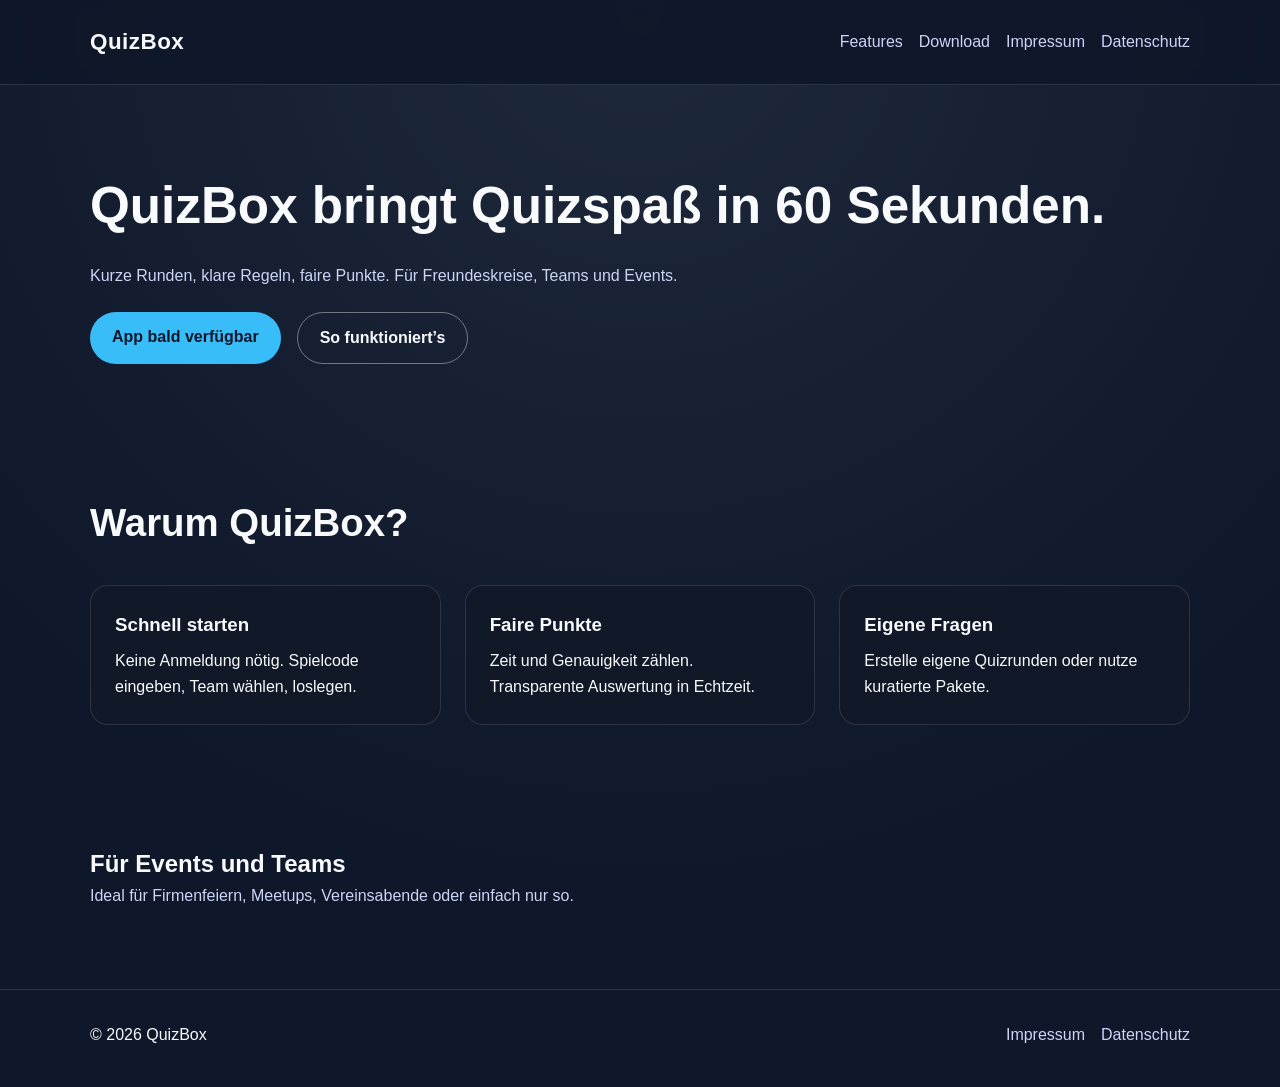
==== index.html @ 0062a9ab "Add files via upload" ====
<!doctype html>
<html lang="de">
  <head>
    <meta charset="utf-8" />
    <meta name="viewport" content="width=device-width, initial-scale=1" />
    <title>QuizBox – Die Quiz-App</title>
    <meta name="description" content="QuizBox: Die Quiz-App mit schnellen, fairen und spaßigen Quizrunden." />
    <link rel="stylesheet" href="style.css" />
  </head>
  <body>
    <header class="site-header">
      <div class="container">
        <div class="brand">QuizBox</div>
        <nav class="nav">
          <a href="#features">Features</a>
          <a href="#cta">Download</a>
          <a href="impressum.html">Impressum</a>
          <a href="privacy.html">Datenschutz</a>
        </nav>
      </div>
    </header>

    <main>
      <section class="hero">
        <div class="container">
          <h1>QuizBox bringt Quizspaß in 60 Sekunden.</h1>
          <p>Kurze Runden, klare Regeln, faire Punkte. Für Freundeskreise, Teams und Events.</p>
          <div class="hero-actions" id="cta">
            <a class="btn" href="#">App bald verfügbar</a>
            <a class="btn btn-secondary" href="#features">So funktioniert’s</a>
          </div>
        </div>
      </section>

      <section class="features" id="features">
        <div class="container">
          <h2>Warum QuizBox?</h2>
          <div class="grid">
            <div class="card">
              <h3>Schnell starten</h3>
              <p>Keine Anmeldung nötig. Spielcode eingeben, Team wählen, loslegen.</p>
            </div>
            <div class="card">
              <h3>Faire Punkte</h3>
              <p>Zeit und Genauigkeit zählen. Transparente Auswertung in Echtzeit.</p>
            </div>
            <div class="card">
              <h3>Eigene Fragen</h3>
              <p>Erstelle eigene Quizrunden oder nutze kuratierte Pakete.</p>
            </div>
          </div>
        </div>
      </section>

      <section class="info">
        <div class="container">
          <h2>Für Events und Teams</h2>
          <p>Ideal für Firmenfeiern, Meetups, Vereinsabende oder einfach nur so.</p>
        </div>
      </section>
    </main>

    <footer class="site-footer">
      <div class="container">
        <span>© 2026 QuizBox</span>
        <div class="footer-links">
          <a href="impressum.html">Impressum</a>
          <a href="privacy.html">Datenschutz</a>
        </div>
      </div>
    </footer>
  </body>
</html>
---- style.css ----
:root {
  --bg: #0f172a;
  --surface: #111827;
  --text: #f8fafc;
  --muted: #cbd5f5;
  --accent: #38bdf8;
  --accent-2: #f97316;
}

* {
  box-sizing: border-box;
  margin: 0;
  padding: 0;
}

body {
  font-family: "Space Grotesk", "Segoe UI", sans-serif;
  background: radial-gradient(circle at top, #1e293b, #0f172a 70%);
  color: var(--text);
  line-height: 1.6;
}

.container {
  width: min(1100px, 92%);
  margin: 0 auto;
}

.site-header {
  padding: 24px 0;
  position: sticky;
  top: 0;
  background: rgba(15, 23, 42, 0.9);
  backdrop-filter: blur(8px);
  border-bottom: 1px solid rgba(148, 163, 184, 0.2);
}

.site-header .container {
  display: flex;
  align-items: center;
  justify-content: space-between;
  gap: 16px;
}

.brand {
  font-size: 1.4rem;
  font-weight: 700;
  letter-spacing: 0.5px;
}

.nav {
  display: flex;
  gap: 16px;
  flex-wrap: wrap;
}

.nav a {
  color: var(--muted);
  text-decoration: none;
  font-weight: 500;
}

.nav a:hover {
  color: var(--text);
}

.hero {
  padding: 80px 0 64px;
}

.hero h1 {
  font-size: clamp(2rem, 4vw, 3.2rem);
  margin-bottom: 16px;
}

.hero p {
  max-width: 640px;
  color: var(--muted);
  margin-bottom: 24px;
}

.hero-actions {
  display: flex;
  gap: 16px;
  flex-wrap: wrap;
}

.btn {
  background: var(--accent);
  color: #0f172a;
  padding: 12px 22px;
  border-radius: 999px;
  text-decoration: none;
  font-weight: 600;
  display: inline-block;
}

.btn-secondary {
  background: transparent;
  color: var(--text);
  border: 1px solid rgba(248, 250, 252, 0.4);
}

.features {
  padding: 64px 0;
}

.features h2 {
  font-size: clamp(1.6rem, 3vw, 2.4rem);
  margin-bottom: 32px;
}

.grid {
  display: grid;
  grid-template-columns: repeat(auto-fit, minmax(220px, 1fr));
  gap: 24px;
}

.card {
  background: var(--surface);
  border-radius: 18px;
  padding: 24px;
  border: 1px solid rgba(148, 163, 184, 0.2);
}

.card h3 {
  margin-bottom: 8px;
}

.info {
  padding: 56px 0 80px;
}

.info p {
  max-width: 680px;
  color: var(--muted);
}

.legal {
  padding: 64px 0 80px;
}

.legal h1 {
  margin-bottom: 12px;
}

.legal h2 {
  margin-top: 28px;
  margin-bottom: 8px;
}

.legal p {
  color: var(--muted);
  margin-bottom: 12px;
}

.site-footer {
  padding: 32px 0 40px;
  border-top: 1px solid rgba(148, 163, 184, 0.2);
}

.site-footer .container {
  display: flex;
  align-items: center;
  justify-content: space-between;
  gap: 16px;
  flex-wrap: wrap;
}

.footer-links {
  display: flex;
  gap: 16px;
}

.footer-links a {
  color: var(--muted);
  text-decoration: none;
}

.footer-links a:hover {
  color: var(--text);
}

@media (max-width: 720px) {
  .site-header {
    position: static;
  }
}
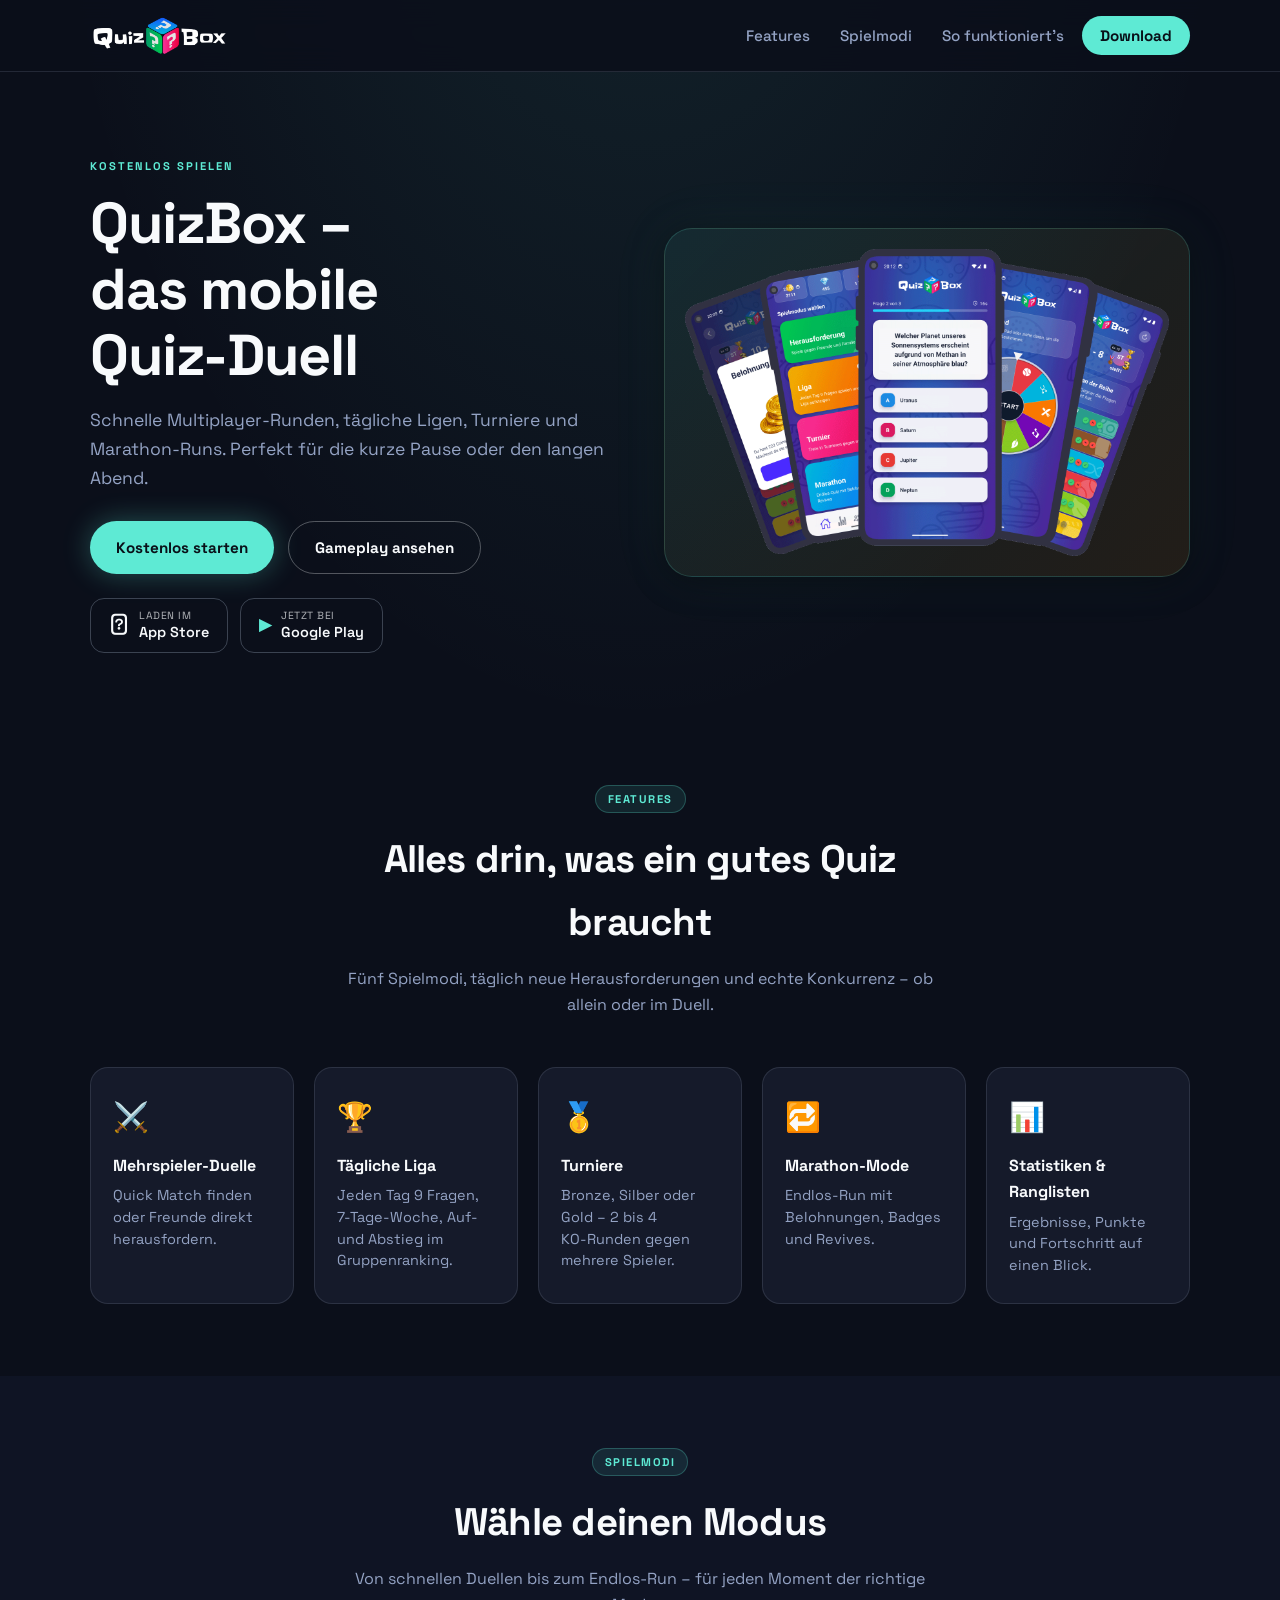
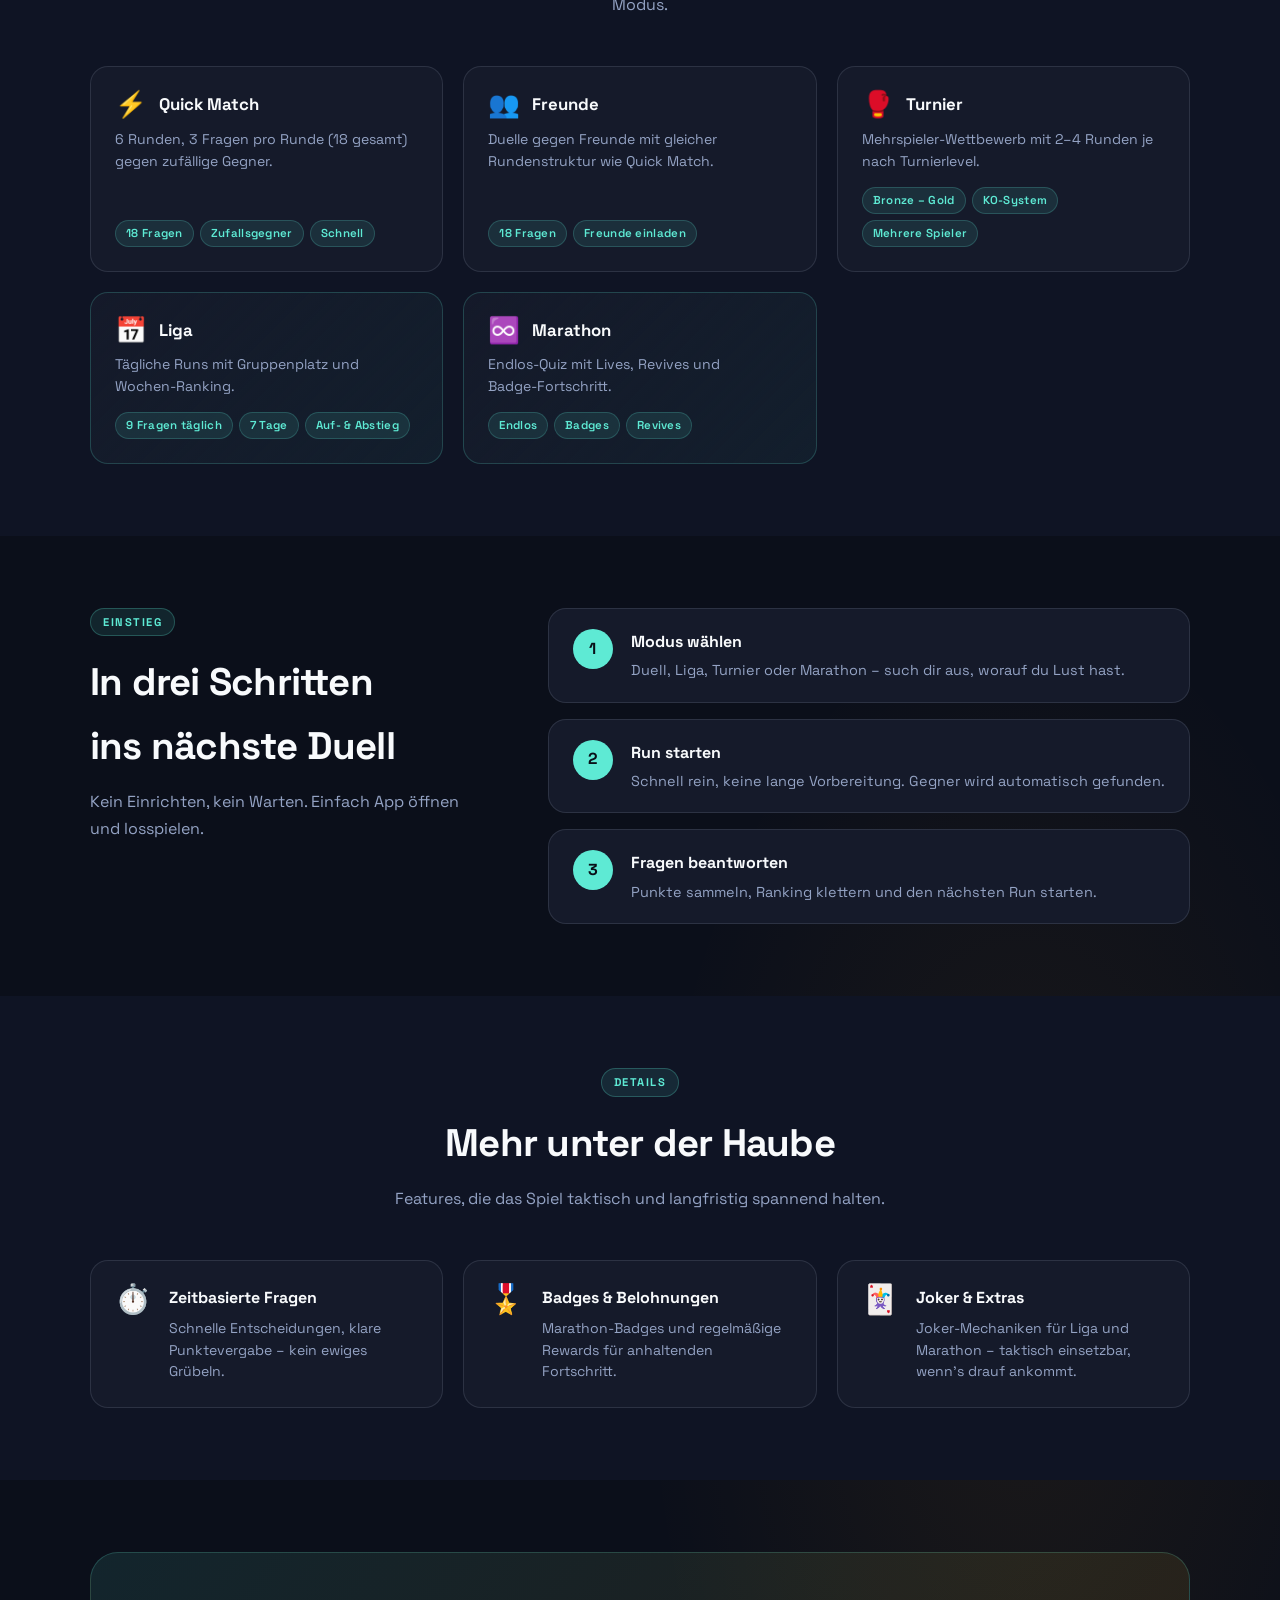
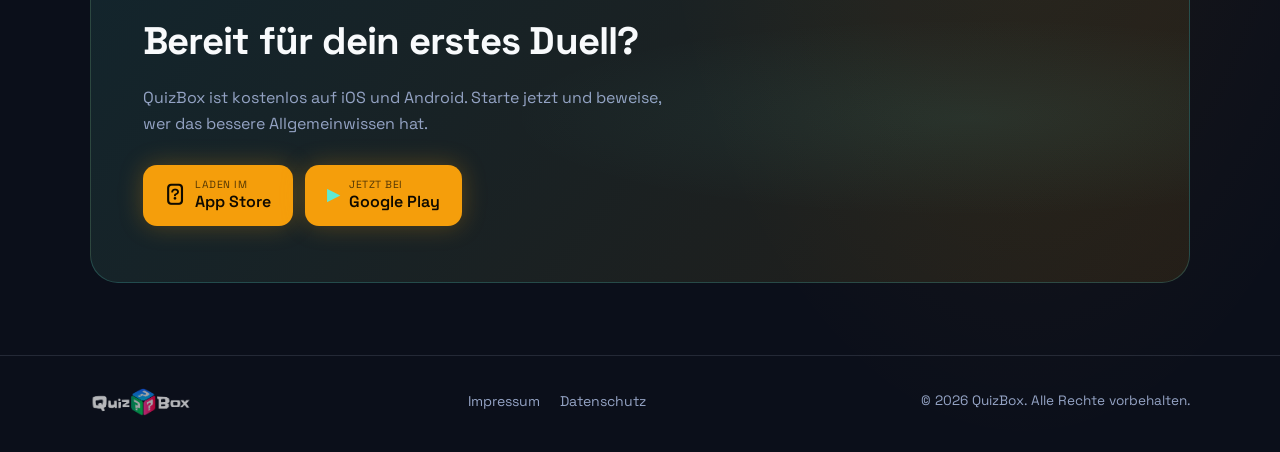
==== commit 80d41e73: "W2" ====
--- a/index.html
+++ b/index.html
@@ -3,70 +3,344 @@
   <head>
     <meta charset="utf-8" />
     <meta name="viewport" content="width=device-width, initial-scale=1" />
-    <title>QuizBox – Die Quiz-App</title>
-    <meta name="description" content="QuizBox: Die Quiz-App mit schnellen, fairen und spaßigen Quizrunden." />
+    <title>QuizBox – das mobile Quiz‑Duell</title>
+    <meta
+      name="description"
+      content="Schnelle Multiplayer‑Runden, tägliche Ligen, Turniere und Marathon‑Runs. QuizBox ist perfekt für die kurze Pause oder den langen Abend."
+    />
+    <link rel="icon" type="image/png" href="assets/favicon.png" />
+    <link rel="icon" href="assets/favicon.ico" sizes="any" />
+    <link rel="preconnect" href="https://fonts.googleapis.com" />
+    <link rel="preconnect" href="https://fonts.gstatic.com" crossorigin />
+    <link
+      href="https://fonts.googleapis.com/css2?family=Space+Grotesk:wght@400;500;600;700&display=swap"
+      rel="stylesheet"
+    />
     <link rel="stylesheet" href="style.css" />
   </head>
   <body>
-    <header class="site-header">
-      <div class="container">
-        <div class="brand">QuizBox</div>
-        <nav class="nav">
+    <!-- ─── HEADER ──────────────────────────────────── -->
+    <header class="site-header" id="top">
+      <div class="container header-inner">
+        <a class="brand" href="#top" aria-label="QuizBox – Startseite">
+          <img
+            src="assets/QuizBoxLogo_lang.png"
+            alt="QuizBox"
+            class="brand-logo"
+          />
+        </a>
+        <nav class="nav" aria-label="Hauptnavigation">
           <a href="#features">Features</a>
-          <a href="#cta">Download</a>
+          <a href="#modes">Spielmodi</a>
+          <a href="#how">So funktioniert's</a>
+          <a href="#download" class="nav-cta">Download</a>
+        </nav>
+      </div>
+    </header>
+
+    <main>
+      <!-- ─── HERO ────────────────────────────────────── -->
+      <section class="hero" aria-labelledby="hero-headline">
+        <div class="container hero-grid">
+          <div class="hero-copy">
+            <span class="eyebrow">Kostenlos spielen</span>
+            <h1 id="hero-headline">QuizBox –<br />das mobile Quiz‑Duell</h1>
+            <p class="hero-sub">
+              Schnelle Multiplayer‑Runden, tägliche Ligen, Turniere und
+              Marathon‑Runs. Perfekt für die kurze Pause oder den langen Abend.
+            </p>
+            <div class="hero-actions">
+              <a class="btn btn-primary" href="#download">Kostenlos starten</a>
+              <a class="btn btn-ghost" href="#modes">Gameplay ansehen</a>
+            </div>
+            <div class="store-row">
+              <a class="store-btn" href="#download">
+                <span class="store-icon">&#63743;</span>
+                <span><small>Laden im</small> App Store</span>
+              </a>
+              <a class="store-btn" href="#download">
+                <span class="store-icon store-icon-gp">&#9654;</span>
+                <span><small>Jetzt bei</small> Google Play</span>
+              </a>
+            </div>
+          </div>
+          <div class="hero-media" aria-hidden="true">
+            <img src="assets/hero.png" alt="QuizBox – Gameplay-Vorschau" />
+          </div>
+        </div>
+      </section>
+
+      <!-- ─── KURZ-BENEFITS ──────────────────────────────────── -->
+      <section class="section" id="features" aria-labelledby="features-heading">
+        <div class="container">
+          <div class="section-header">
+            <span class="tag">Features</span>
+            <h2 id="features-heading">
+              Alles drin, was ein gutes Quiz braucht
+            </h2>
+            <p>
+              Fünf Spielmodi, täglich neue Herausforderungen und echte
+              Konkurrenz – ob allein oder im Duell.
+            </p>
+          </div>
+          <ul class="benefits-grid" role="list">
+            <li class="benefit-card">
+              <span class="card-icon">⚔️</span>
+              <h3>Mehrspieler‑Duelle</h3>
+              <p>Quick Match finden oder Freunde direkt herausfordern.</p>
+            </li>
+            <li class="benefit-card">
+              <span class="card-icon">🏆</span>
+              <h3>Tägliche Liga</h3>
+              <p>
+                Jeden Tag 9 Fragen, 7‑Tage‑Woche, Auf‑ und Abstieg im
+                Gruppenranking.
+              </p>
+            </li>
+            <li class="benefit-card">
+              <span class="card-icon">🥇</span>
+              <h3>Turniere</h3>
+              <p>
+                Bronze, Silber oder Gold – 2 bis 4 KO‑Runden gegen mehrere
+                Spieler.
+              </p>
+            </li>
+            <li class="benefit-card">
+              <span class="card-icon">🔁</span>
+              <h3>Marathon‑Mode</h3>
+              <p>Endlos‑Run mit Belohnungen, Badges und Revives.</p>
+            </li>
+            <li class="benefit-card">
+              <span class="card-icon">📊</span>
+              <h3>Statistiken & Ranglisten</h3>
+              <p>Ergebnisse, Punkte und Fortschritt auf einen Blick.</p>
+            </li>
+          </ul>
+        </div>
+      </section>
+
+      <!-- ─── SPIELMODI ────────────────────────────────────── -->
+      <section
+        class="section section-alt"
+        id="modes"
+        aria-labelledby="modes-heading"
+      >
+        <div class="container">
+          <div class="section-header">
+            <span class="tag">Spielmodi</span>
+            <h2 id="modes-heading">Wähle deinen Modus</h2>
+            <p>
+              Von schnellen Duellen bis zum Endlos‑Run – für jeden Moment der
+              richtige Modus.
+            </p>
+          </div>
+          <div class="modes-grid">
+            <article class="mode-card">
+              <header class="mode-card-header">
+                <span class="mode-icon">⚡</span>
+                <h3>Quick Match</h3>
+              </header>
+              <p>
+                6 Runden, 3 Fragen pro Runde (18 gesamt) gegen zufällige Gegner.
+              </p>
+              <ul class="mode-tags">
+                <li>18 Fragen</li>
+                <li>Zufallsgegner</li>
+                <li>Schnell</li>
+              </ul>
+            </article>
+            <article class="mode-card">
+              <header class="mode-card-header">
+                <span class="mode-icon">👥</span>
+                <h3>Freunde</h3>
+              </header>
+              <p>
+                Duelle gegen Freunde mit gleicher Rundenstruktur wie Quick
+                Match.
+              </p>
+              <ul class="mode-tags">
+                <li>18 Fragen</li>
+                <li>Freunde einladen</li>
+              </ul>
+            </article>
+            <article class="mode-card">
+              <header class="mode-card-header">
+                <span class="mode-icon">🥊</span>
+                <h3>Turnier</h3>
+              </header>
+              <p>Mehrspieler‑Wettbewerb mit 2–4 Runden je nach Turnierlevel.</p>
+              <ul class="mode-tags">
+                <li>Bronze – Gold</li>
+                <li>KO‑System</li>
+                <li>Mehrere Spieler</li>
+              </ul>
+            </article>
+            <article class="mode-card mode-card-accent">
+              <header class="mode-card-header">
+                <span class="mode-icon">📅</span>
+                <h3>Liga</h3>
+              </header>
+              <p>Tägliche Runs mit Gruppenplatz und Wochen‑Ranking.</p>
+              <ul class="mode-tags">
+                <li>9 Fragen täglich</li>
+                <li>7 Tage</li>
+                <li>Auf‑ & Abstieg</li>
+              </ul>
+            </article>
+            <article class="mode-card mode-card-accent">
+              <header class="mode-card-header">
+                <span class="mode-icon">♾️</span>
+                <h3>Marathon</h3>
+              </header>
+              <p>Endlos‑Quiz mit Lives, Revives und Badge‑Fortschritt.</p>
+              <ul class="mode-tags">
+                <li>Endlos</li>
+                <li>Badges</li>
+                <li>Revives</li>
+              </ul>
+            </article>
+          </div>
+        </div>
+      </section>
+
+      <!-- ─── SO FUNKTIONIERT'S ─────────────────────────────────── -->
+      <section class="section" id="how" aria-labelledby="how-heading">
+        <div class="container how-layout">
+          <div class="section-header section-header-left">
+            <span class="tag">Einstieg</span>
+            <h2 id="how-heading">In drei Schritten<br />ins nächste Duell</h2>
+            <p>
+              Kein Einrichten, kein Warten. Einfach App öffnen und losspielen.
+            </p>
+          </div>
+          <ol class="steps-list" role="list">
+            <li class="step">
+              <span class="step-number" aria-hidden="true">1</span>
+              <div class="step-body">
+                <h3>Modus wählen</h3>
+                <p>
+                  Duell, Liga, Turnier oder Marathon – such dir aus, worauf du
+                  Lust hast.
+                </p>
+              </div>
+            </li>
+            <li class="step">
+              <span class="step-number" aria-hidden="true">2</span>
+              <div class="step-body">
+                <h3>Run starten</h3>
+                <p>
+                  Schnell rein, keine lange Vorbereitung. Gegner wird
+                  automatisch gefunden.
+                </p>
+              </div>
+            </li>
+            <li class="step">
+              <span class="step-number" aria-hidden="true">3</span>
+              <div class="step-body">
+                <h3>Fragen beantworten</h3>
+                <p>
+                  Punkte sammeln, Ranking klettern und den nächsten Run starten.
+                </p>
+              </div>
+            </li>
+          </ol>
+        </div>
+      </section>
+
+      <!-- ─── FEATURE-DETAILS ────────────────────────────────── -->
+
+      <section
+        class="section section-alt"
+        id="details"
+        aria-labelledby="details-heading"
+      >
+        <div class="container">
+          <div class="section-header">
+            <span class="tag">Details</span>
+            <h2 id="details-heading">Mehr unter der Haube</h2>
+            <p>
+              Features, die das Spiel taktisch und langfristig spannend halten.
+            </p>
+          </div>
+          <div class="details-grid">
+            <div class="detail-card">
+              <span class="detail-icon">⏱️</span>
+              <div>
+                <h3>Zeitbasierte Fragen</h3>
+                <p>
+                  Schnelle Entscheidungen, klare Punktevergabe – kein ewiges
+                  Grübeln.
+                </p>
+              </div>
+            </div>
+            <div class="detail-card">
+              <span class="detail-icon">🎖️</span>
+              <div>
+                <h3>Badges & Belohnungen</h3>
+                <p>
+                  Marathon‑Badges und regelmäßige Rewards für anhaltenden
+                  Fortschritt.
+                </p>
+              </div>
+            </div>
+            <div class="detail-card">
+              <span class="detail-icon">🃏</span>
+              <div>
+                <h3>Joker & Extras</h3>
+                <p>
+                  Joker‑Mechaniken für Liga und Marathon – taktisch einsetzbar,
+                  wenn's drauf ankommt.
+                </p>
+              </div>
+            </div>
+          </div>
+        </div>
+      </section>
+
+      <!-- ─── DOWNLOAD CTA ──────────────────────────────────── -->
+      <section
+        class="section cta-section"
+        id="download"
+        aria-labelledby="cta-heading"
+      >
+        <div class="container cta-inner">
+          <div class="cta-copy">
+            <h2 id="cta-heading">Bereit für dein erstes Duell?</h2>
+            <p>
+              QuizBox ist kostenlos auf iOS und Android. Starte jetzt und
+              beweise, wer das bessere Allgemeinwissen hat.
+            </p>
+            <div class="store-row store-row-large">
+              <a class="store-btn store-btn-solid" href="#">
+                <span class="store-icon">&#63743;</span>
+                <span><small>Laden im</small> App Store</span>
+              </a>
+              <a class="store-btn store-btn-solid" href="#">
+                <span class="store-icon store-icon-gp">&#9654;</span>
+                <span><small>Jetzt bei</small> Google Play</span>
+              </a>
+            </div>
+          </div>
+          <div class="cta-glow" aria-hidden="true"></div>
+        </div>
+      </section>
+    </main>
+
+    <!-- ─── FOOTER ───────────────────────────────────────── -->
+    <footer class="site-footer">
+      <div class="container footer-inner">
+        <a class="brand" href="#top" aria-label="QuizBox – nach oben">
+          <img
+            src="assets/QuizBoxLogo_lang.png"
+            alt="QuizBox"
+            class="brand-logo brand-logo-footer"
+          />
+        </a>
+        <nav class="footer-nav" aria-label="Footer-Navigation">
           <a href="impressum.html">Impressum</a>
           <a href="privacy.html">Datenschutz</a>
         </nav>
-      </div>
-    </header>
-
-    <main>
-      <section class="hero">
-        <div class="container">
-          <h1>QuizBox bringt Quizspaß in 60 Sekunden.</h1>
-          <p>Kurze Runden, klare Regeln, faire Punkte. Für Freundeskreise, Teams und Events.</p>
-          <div class="hero-actions" id="cta">
-            <a class="btn" href="#">App bald verfügbar</a>
-            <a class="btn btn-secondary" href="#features">So funktioniert’s</a>
-          </div>
-        </div>
-      </section>
-
-      <section class="features" id="features">
-        <div class="container">
-          <h2>Warum QuizBox?</h2>
-          <div class="grid">
-            <div class="card">
-              <h3>Schnell starten</h3>
-              <p>Keine Anmeldung nötig. Spielcode eingeben, Team wählen, loslegen.</p>
-            </div>
-            <div class="card">
-              <h3>Faire Punkte</h3>
-              <p>Zeit und Genauigkeit zählen. Transparente Auswertung in Echtzeit.</p>
-            </div>
-            <div class="card">
-              <h3>Eigene Fragen</h3>
-              <p>Erstelle eigene Quizrunden oder nutze kuratierte Pakete.</p>
-            </div>
-          </div>
-        </div>
-      </section>
-
-      <section class="info">
-        <div class="container">
-          <h2>Für Events und Teams</h2>
-          <p>Ideal für Firmenfeiern, Meetups, Vereinsabende oder einfach nur so.</p>
-        </div>
-      </section>
-    </main>
-
-    <footer class="site-footer">
-      <div class="container">
-        <span>© 2026 QuizBox</span>
-        <div class="footer-links">
-          <a href="impressum.html">Impressum</a>
-          <a href="privacy.html">Datenschutz</a>
-        </div>
+        <p class="footer-note">© 2026 QuizBox. Alle Rechte vorbehalten.</p>
       </div>
     </footer>
   </body>
--- a/style.css
+++ b/style.css
@@ -1,187 +1,737 @@
+/* ============================================================
+   QuizBox – Stylesheet
+   ============================================================ */
+
+/* ─── Tokens ────────────────────────────────────────────── */
 :root {
-  --bg: #0f172a;
-  --surface: #111827;
+  --bg: #0b0f1a;
+  --surface: #151a2a;
+  --surface-2: #0f1424;
+  --surface-3: #1a2236;
   --text: #f8fafc;
-  --muted: #cbd5f5;
-  --accent: #38bdf8;
-  --accent-2: #f97316;
-}
-
-* {
+  --muted: #94a3c4;
+  --accent: #5eead4;
+  --accent-2: #f59e0b;
+  --border: rgba(148, 163, 184, 0.18);
+  --radius: 18px;
+  --radius-sm: 10px;
+  --shadow: 0 4px 32px rgba(0, 0, 0, 0.45);
+}
+
+/* ─── Reset ─────────────────────────────────────────────── */
+*,
+*::before,
+*::after {
   box-sizing: border-box;
   margin: 0;
   padding: 0;
 }
 
+/* ─── Base ───────────────────────────────────────────────── */
+html {
+  scroll-behavior: smooth;
+}
+
 body {
   font-family: "Space Grotesk", "Segoe UI", sans-serif;
-  background: radial-gradient(circle at top, #1e293b, #0f172a 70%);
+  background: var(--bg);
+  background-image:
+    radial-gradient(
+      ellipse 80% 50% at 50% -10%,
+      rgba(94, 234, 212, 0.11) 0%,
+      transparent 60%
+    ),
+    radial-gradient(
+      ellipse 60% 40% at 80% 80%,
+      rgba(245, 158, 11, 0.07) 0%,
+      transparent 50%
+    );
   color: var(--text);
-  line-height: 1.6;
-}
-
+  line-height: 1.65;
+  -webkit-font-smoothing: antialiased;
+}
+
+img {
+  max-width: 100%;
+  display: block;
+}
+
+ul,
+ol {
+  list-style: none;
+}
+
+a {
+  color: inherit;
+  text-decoration: none;
+}
+
+/* ─── Layout ─────────────────────────────────────────────── */
 .container {
   width: min(1100px, 92%);
-  margin: 0 auto;
-}
-
+  margin-inline: auto;
+}
+
+/* ─── Header ─────────────────────────────────────────────── */
 .site-header {
-  padding: 24px 0;
   position: sticky;
   top: 0;
-  background: rgba(15, 23, 42, 0.9);
-  backdrop-filter: blur(8px);
-  border-bottom: 1px solid rgba(148, 163, 184, 0.2);
-}
-
-.site-header .container {
+  z-index: 100;
+  background: rgba(11, 15, 26, 0.85);
+  border-bottom: 1px solid var(--border);
+  backdrop-filter: blur(14px);
+  -webkit-backdrop-filter: blur(14px);
+}
+
+.header-inner {
   display: flex;
   align-items: center;
   justify-content: space-between;
-  gap: 16px;
+  gap: 20px;
+  padding-block: 16px;
 }
 
 .brand {
-  font-size: 1.4rem;
-  font-weight: 700;
-  letter-spacing: 0.5px;
+  display: inline-flex;
+  align-items: center;
+  flex-shrink: 0;
+}
+
+.brand-logo {
+  height: 38px;
+  width: auto;
 }
 
 .nav {
   display: flex;
-  gap: 16px;
+  align-items: center;
+  gap: 6px;
   flex-wrap: wrap;
 }
 
 .nav a {
   color: var(--muted);
-  text-decoration: none;
   font-weight: 500;
+  font-size: 0.95rem;
+  padding: 6px 12px;
+  border-radius: 999px;
+  transition:
+    color 0.2s,
+    background 0.2s;
 }
 
 .nav a:hover {
   color: var(--text);
-}
-
-.hero {
-  padding: 80px 0 64px;
-}
-
-.hero h1 {
-  font-size: clamp(2rem, 4vw, 3.2rem);
-  margin-bottom: 16px;
-}
-
-.hero p {
-  max-width: 640px;
-  color: var(--muted);
-  margin-bottom: 24px;
-}
-
-.hero-actions {
-  display: flex;
-  gap: 16px;
-  flex-wrap: wrap;
-}
-
+  background: rgba(255, 255, 255, 0.06);
+}
+
+.nav-cta {
+  background: var(--accent) !important;
+  color: #091018 !important;
+  font-weight: 700 !important;
+  padding: 7px 18px !important;
+}
+
+.nav-cta:hover {
+  background: #7ff3e0 !important;
+}
+
+/* ─── Eyebrow / Tag ──────────────────────────────────────── */
+.eyebrow {
+  display: inline-block;
+  font-size: 0.7rem;
+  font-weight: 700;
+  text-transform: uppercase;
+  letter-spacing: 2px;
+  color: var(--accent);
+  margin-bottom: 14px;
+}
+
+.tag {
+  display: inline-block;
+  font-size: 0.7rem;
+  font-weight: 700;
+  text-transform: uppercase;
+  letter-spacing: 1.5px;
+  color: var(--accent);
+  background: rgba(94, 234, 212, 0.1);
+  border: 1px solid rgba(94, 234, 212, 0.25);
+  padding: 4px 12px;
+  border-radius: 999px;
+  margin-bottom: 14px;
+}
+
+/* ─── Buttons ────────────────────────────────────────────── */
 .btn {
+  display: inline-flex;
+  align-items: center;
+  justify-content: center;
+  gap: 8px;
+  padding: 13px 26px;
+  border-radius: 999px;
+  font-weight: 700;
+  font-size: 0.95rem;
+  transition:
+    transform 0.15s,
+    box-shadow 0.15s,
+    background 0.15s;
+  cursor: pointer;
+  white-space: nowrap;
+}
+
+.btn:hover {
+  transform: translateY(-2px);
+}
+
+.btn-primary {
   background: var(--accent);
-  color: #0f172a;
-  padding: 12px 22px;
-  border-radius: 999px;
-  text-decoration: none;
-  font-weight: 600;
-  display: inline-block;
-}
-
-.btn-secondary {
+  color: #091018;
+  box-shadow: 0 0 28px rgba(94, 234, 212, 0.3);
+}
+
+.btn-primary:hover {
+  background: #7ff3e0;
+  box-shadow: 0 0 40px rgba(94, 234, 212, 0.45);
+}
+
+.btn-ghost {
   background: transparent;
   color: var(--text);
-  border: 1px solid rgba(248, 250, 252, 0.4);
-}
-
-.features {
-  padding: 64px 0;
-}
-
-.features h2 {
+  border: 1px solid rgba(248, 250, 252, 0.3);
+}
+
+.btn-ghost:hover {
+  border-color: rgba(248, 250, 252, 0.6);
+  background: rgba(255, 255, 255, 0.05);
+}
+
+/* ─── Store Buttons ──────────────────────────────────────── */
+.store-row {
+  display: flex;
+  gap: 12px;
+  flex-wrap: wrap;
+}
+
+.store-btn {
+  display: inline-flex;
+  align-items: center;
+  gap: 10px;
+  padding: 10px 18px;
+  border-radius: 14px;
+  border: 1px solid rgba(148, 163, 184, 0.35);
+  font-weight: 600;
+  font-size: 0.9rem;
+  line-height: 1.3;
+  transition:
+    border-color 0.2s,
+    background 0.2s,
+    transform 0.15s;
+}
+
+.store-btn:hover {
+  border-color: rgba(148, 163, 184, 0.65);
+  background: rgba(255, 255, 255, 0.05);
+  transform: translateY(-2px);
+}
+
+.store-btn small {
+  display: block;
+  font-size: 0.65rem;
+  font-weight: 400;
+  opacity: 0.7;
+  text-transform: uppercase;
+  letter-spacing: 0.5px;
+}
+
+.store-icon {
+  font-size: 1.4rem;
+  line-height: 1;
+  font-style: normal;
+}
+
+.store-icon-gp {
+  font-size: 1rem;
+  color: var(--accent);
+}
+
+.store-btn-solid {
+  background: var(--accent-2);
+  color: #0f0a00;
+  border: none;
+  box-shadow: 0 0 24px rgba(245, 158, 11, 0.28);
+}
+
+.store-btn-solid:hover {
+  background: #fbbf24;
+  transform: translateY(-2px);
+  box-shadow: 0 0 36px rgba(245, 158, 11, 0.4);
+}
+
+.store-row-large .store-btn,
+.store-row-large .store-btn-solid {
+  padding: 13px 22px;
+  font-size: 1rem;
+}
+
+/* ─── Hero ───────────────────────────────────────────────── */
+.hero {
+  padding-block: 80px 60px;
+}
+
+.hero-grid {
+  display: grid;
+  grid-template-columns: 1fr 1fr;
+  gap: 48px;
+  align-items: center;
+}
+
+.hero-copy h1 {
+  font-size: clamp(2.2rem, 4.5vw, 3.6rem);
+  line-height: 1.15;
+  margin-bottom: 18px;
+  letter-spacing: -0.02em;
+}
+
+.hero-sub {
+  color: var(--muted);
+  font-size: 1.1rem;
+  max-width: 520px;
+  margin-bottom: 28px;
+}
+
+.hero-actions {
+  display: flex;
+  gap: 14px;
+  flex-wrap: wrap;
+  margin-bottom: 24px;
+}
+
+.hero-media {
+  background: linear-gradient(
+    135deg,
+    rgba(94, 234, 212, 0.08),
+    rgba(245, 158, 11, 0.1)
+  );
+  border-radius: 28px;
+  padding: 20px;
+  border: 1px solid rgba(94, 234, 212, 0.18);
+  box-shadow:
+    var(--shadow),
+    0 0 60px rgba(94, 234, 212, 0.07);
+}
+
+/* ─── Sections ───────────────────────────────────────────── */
+.section {
+  padding-block: 72px;
+}
+
+.section-alt {
+  background: var(--surface-2);
+}
+
+.section-header {
+  text-align: center;
+  max-width: 620px;
+  margin-inline: auto;
+  margin-bottom: 48px;
+}
+
+.section-header h2 {
   font-size: clamp(1.6rem, 3vw, 2.4rem);
-  margin-bottom: 32px;
-}
-
-.grid {
+  letter-spacing: -0.02em;
+  margin-bottom: 12px;
+}
+
+.section-header p {
+  color: var(--muted);
+}
+
+.section-header-left {
+  text-align: left;
+  margin-inline: 0;
+}
+
+/* ─── Benefits Grid ──────────────────────────────────────── */
+.benefits-grid {
   display: grid;
-  grid-template-columns: repeat(auto-fit, minmax(220px, 1fr));
-  gap: 24px;
-}
-
-.card {
+  grid-template-columns: repeat(auto-fit, minmax(200px, 1fr));
+  gap: 20px;
+}
+
+.benefit-card {
   background: var(--surface);
-  border-radius: 18px;
+  border: 1px solid var(--border);
+  border-radius: var(--radius);
+  padding: 26px 22px;
+  transition:
+    border-color 0.2s,
+    transform 0.2s,
+    box-shadow 0.2s;
+}
+
+.benefit-card:hover {
+  border-color: rgba(94, 234, 212, 0.3);
+  transform: translateY(-4px);
+  box-shadow: 0 12px 32px rgba(0, 0, 0, 0.3);
+}
+
+.card-icon {
+  font-size: 1.8rem;
+  display: block;
+  margin-bottom: 12px;
+}
+
+.benefit-card h3 {
+  font-size: 1rem;
+  font-weight: 700;
+  margin-bottom: 6px;
+}
+
+.benefit-card p {
+  color: var(--muted);
+  font-size: 0.9rem;
+  line-height: 1.5;
+}
+
+/* ─── Modes Grid ─────────────────────────────────────────── */
+.modes-grid {
+  display: grid;
+  grid-template-columns: repeat(3, 1fr);
+  gap: 20px;
+}
+
+/* Rows: top 3, then 2 centered */
+.modes-grid article:nth-child(4) {
+  grid-column: 1 / 2;
+}
+.modes-grid article:nth-child(5) {
+  grid-column: 2 / 3;
+}
+
+@media (max-width: 900px) {
+  .modes-grid {
+    grid-template-columns: repeat(2, 1fr);
+  }
+  .modes-grid article:nth-child(4),
+  .modes-grid article:nth-child(5) {
+    grid-column: auto;
+  }
+}
+
+.mode-card {
+  background: var(--surface);
+  border: 1px solid var(--border);
+  border-radius: var(--radius);
   padding: 24px;
-  border: 1px solid rgba(148, 163, 184, 0.2);
-}
-
-.card h3 {
-  margin-bottom: 8px;
-}
-
-.info {
-  padding: 56px 0 80px;
-}
-
-.info p {
-  max-width: 680px;
-  color: var(--muted);
-}
-
-.legal {
-  padding: 64px 0 80px;
-}
-
-.legal h1 {
+  display: flex;
+  flex-direction: column;
+  gap: 10px;
+  transition:
+    border-color 0.2s,
+    transform 0.2s,
+    box-shadow 0.2s;
+}
+
+.mode-card:hover {
+  border-color: rgba(94, 234, 212, 0.25);
+  transform: translateY(-3px);
+  box-shadow: 0 10px 28px rgba(0, 0, 0, 0.3);
+}
+
+.mode-card-accent {
+  border-color: rgba(94, 234, 212, 0.2);
+  background: linear-gradient(135deg, var(--surface), rgba(94, 234, 212, 0.05));
+}
+
+.mode-card-header {
+  display: flex;
+  align-items: center;
+  gap: 12px;
+}
+
+.mode-icon {
+  font-size: 1.6rem;
+  line-height: 1;
+}
+
+.mode-card-header h3 {
+  font-size: 1.05rem;
+  font-weight: 700;
+}
+
+.mode-card p {
+  color: var(--muted);
+  font-size: 0.88rem;
+  line-height: 1.55;
+  flex: 1;
+}
+
+.mode-tags {
+  display: flex;
+  flex-wrap: wrap;
+  gap: 6px;
+  margin-top: 4px;
+}
+
+.mode-tags li {
+  font-size: 0.72rem;
+  font-weight: 600;
+  padding: 3px 10px;
+  border-radius: 999px;
+  background: rgba(94, 234, 212, 0.1);
+  color: var(--accent);
+  border: 1px solid rgba(94, 234, 212, 0.2);
+  letter-spacing: 0.3px;
+}
+
+/* ─── How It Works ───────────────────────────────────────── */
+.how-layout {
+  display: grid;
+  grid-template-columns: 1fr 1.6fr;
+  gap: 56px;
+  align-items: start;
+}
+
+.steps-list {
+  display: flex;
+  flex-direction: column;
+  gap: 16px;
+}
+
+.step {
+  display: flex;
+  gap: 18px;
+  align-items: flex-start;
+  background: var(--surface);
+  border: 1px solid var(--border);
+  border-radius: var(--radius);
+  padding: 20px 24px;
+  transition: border-color 0.2s;
+}
+
+.step:hover {
+  border-color: rgba(94, 234, 212, 0.25);
+}
+
+.step-number {
+  flex-shrink: 0;
+  width: 40px;
+  height: 40px;
+  border-radius: 50%;
+  background: var(--accent);
+  color: #091018;
+  font-weight: 800;
+  font-size: 1rem;
+  display: inline-flex;
+  align-items: center;
+  justify-content: center;
+}
+
+.step-body h3 {
+  font-size: 1rem;
+  font-weight: 700;
+  margin-bottom: 4px;
+}
+
+.step-body p {
+  color: var(--muted);
+  font-size: 0.9rem;
+  line-height: 1.55;
+}
+
+/* ─── Feature Details ────────────────────────────────────── */
+.details-grid {
+  display: grid;
+  grid-template-columns: repeat(3, 1fr);
+  gap: 20px;
+}
+
+.detail-card {
+  display: flex;
+  gap: 18px;
+  align-items: flex-start;
+  background: var(--surface);
+  border: 1px solid var(--border);
+  border-radius: var(--radius);
+  padding: 24px;
+  transition:
+    border-color 0.2s,
+    transform 0.2s;
+}
+
+.detail-card:hover {
+  border-color: rgba(245, 158, 11, 0.3);
+  transform: translateY(-3px);
+}
+
+.detail-icon {
+  font-size: 1.8rem;
+  line-height: 1;
+  flex-shrink: 0;
+}
+
+.detail-card h3 {
+  font-size: 1rem;
+  font-weight: 700;
+  margin-bottom: 6px;
+}
+
+.detail-card p {
+  color: var(--muted);
+  font-size: 0.88rem;
+  line-height: 1.55;
+}
+
+/* ─── CTA Section ────────────────────────────────────────── */
+.cta-section {
+  background: none;
+  position: relative;
+  overflow: hidden;
+}
+
+.cta-inner {
+  position: relative;
+  z-index: 1;
+  background: linear-gradient(
+    130deg,
+    rgba(94, 234, 212, 0.1),
+    rgba(245, 158, 11, 0.1)
+  );
+  border: 1px solid rgba(94, 234, 212, 0.2);
+  border-radius: 28px;
+  padding: 56px 52px;
+  display: flex;
+  flex-direction: column;
+  align-items: flex-start;
+  gap: 28px;
+}
+
+.cta-copy h2 {
+  font-size: clamp(1.6rem, 3vw, 2.4rem);
+  letter-spacing: -0.02em;
   margin-bottom: 12px;
 }
 
-.legal h2 {
-  margin-top: 28px;
-  margin-bottom: 8px;
-}
-
-.legal p {
-  color: var(--muted);
-  margin-bottom: 12px;
-}
-
+.cta-copy p {
+  color: var(--muted);
+  max-width: 540px;
+  margin-bottom: 28px;
+}
+
+.cta-glow {
+  position: absolute;
+  inset: 0;
+  border-radius: 28px;
+  background: radial-gradient(
+    ellipse 70% 50% at 80% 50%,
+    rgba(94, 234, 212, 0.08),
+    transparent 60%
+  );
+  pointer-events: none;
+}
+
+/* ─── Footer ─────────────────────────────────────────────── */
 .site-footer {
-  padding: 32px 0 40px;
-  border-top: 1px solid rgba(148, 163, 184, 0.2);
-}
-
-.site-footer .container {
+  padding-block: 32px 36px;
+  border-top: 1px solid var(--border);
+}
+
+.footer-inner {
   display: flex;
   align-items: center;
   justify-content: space-between;
+  flex-wrap: wrap;
   gap: 16px;
-  flex-wrap: wrap;
-}
-
-.footer-links {
-  display: flex;
-  gap: 16px;
-}
-
-.footer-links a {
-  color: var(--muted);
-  text-decoration: none;
-}
-
-.footer-links a:hover {
+}
+
+.brand-logo-footer {
+  height: 28px;
+  opacity: 0.7;
+  transition: opacity 0.2s;
+}
+
+.brand:hover .brand-logo-footer {
+  opacity: 1;
+}
+
+.footer-nav {
+  display: flex;
+  gap: 20px;
+}
+
+.footer-nav a {
+  color: var(--muted);
+  font-size: 0.88rem;
+  transition: color 0.2s;
+}
+
+.footer-nav a:hover {
   color: var(--text);
 }
 
-@media (max-width: 720px) {
+.footer-note {
+  color: var(--muted);
+  font-size: 0.85rem;
+}
+
+/* ─── Responsive ─────────────────────────────────────────── */
+@media (max-width: 900px) {
+  .hero-grid {
+    grid-template-columns: 1fr;
+  }
+
+  .hero-media {
+    order: -1;
+    max-width: 480px;
+    margin-inline: auto;
+  }
+
+  .how-layout {
+    grid-template-columns: 1fr;
+    gap: 32px;
+  }
+
+  .details-grid {
+    grid-template-columns: 1fr;
+  }
+}
+
+@media (max-width: 640px) {
   .site-header {
     position: static;
   }
-}
+
+  .brand-logo {
+    height: 30px;
+  }
+
+  .hero {
+    padding-block: 48px 36px;
+  }
+
+  .section {
+    padding-block: 52px;
+  }
+
+  .benefits-grid {
+    grid-template-columns: 1fr 1fr;
+  }
+
+  .modes-grid {
+    grid-template-columns: 1fr;
+  }
+
+  .modes-grid article:nth-child(4),
+  .modes-grid article:nth-child(5) {
+    grid-column: auto;
+  }
+
+  .cta-inner {
+    padding: 32px 24px;
+  }
+
+  .footer-inner {
+    flex-direction: column;
+    align-items: flex-start;
+  }
+}
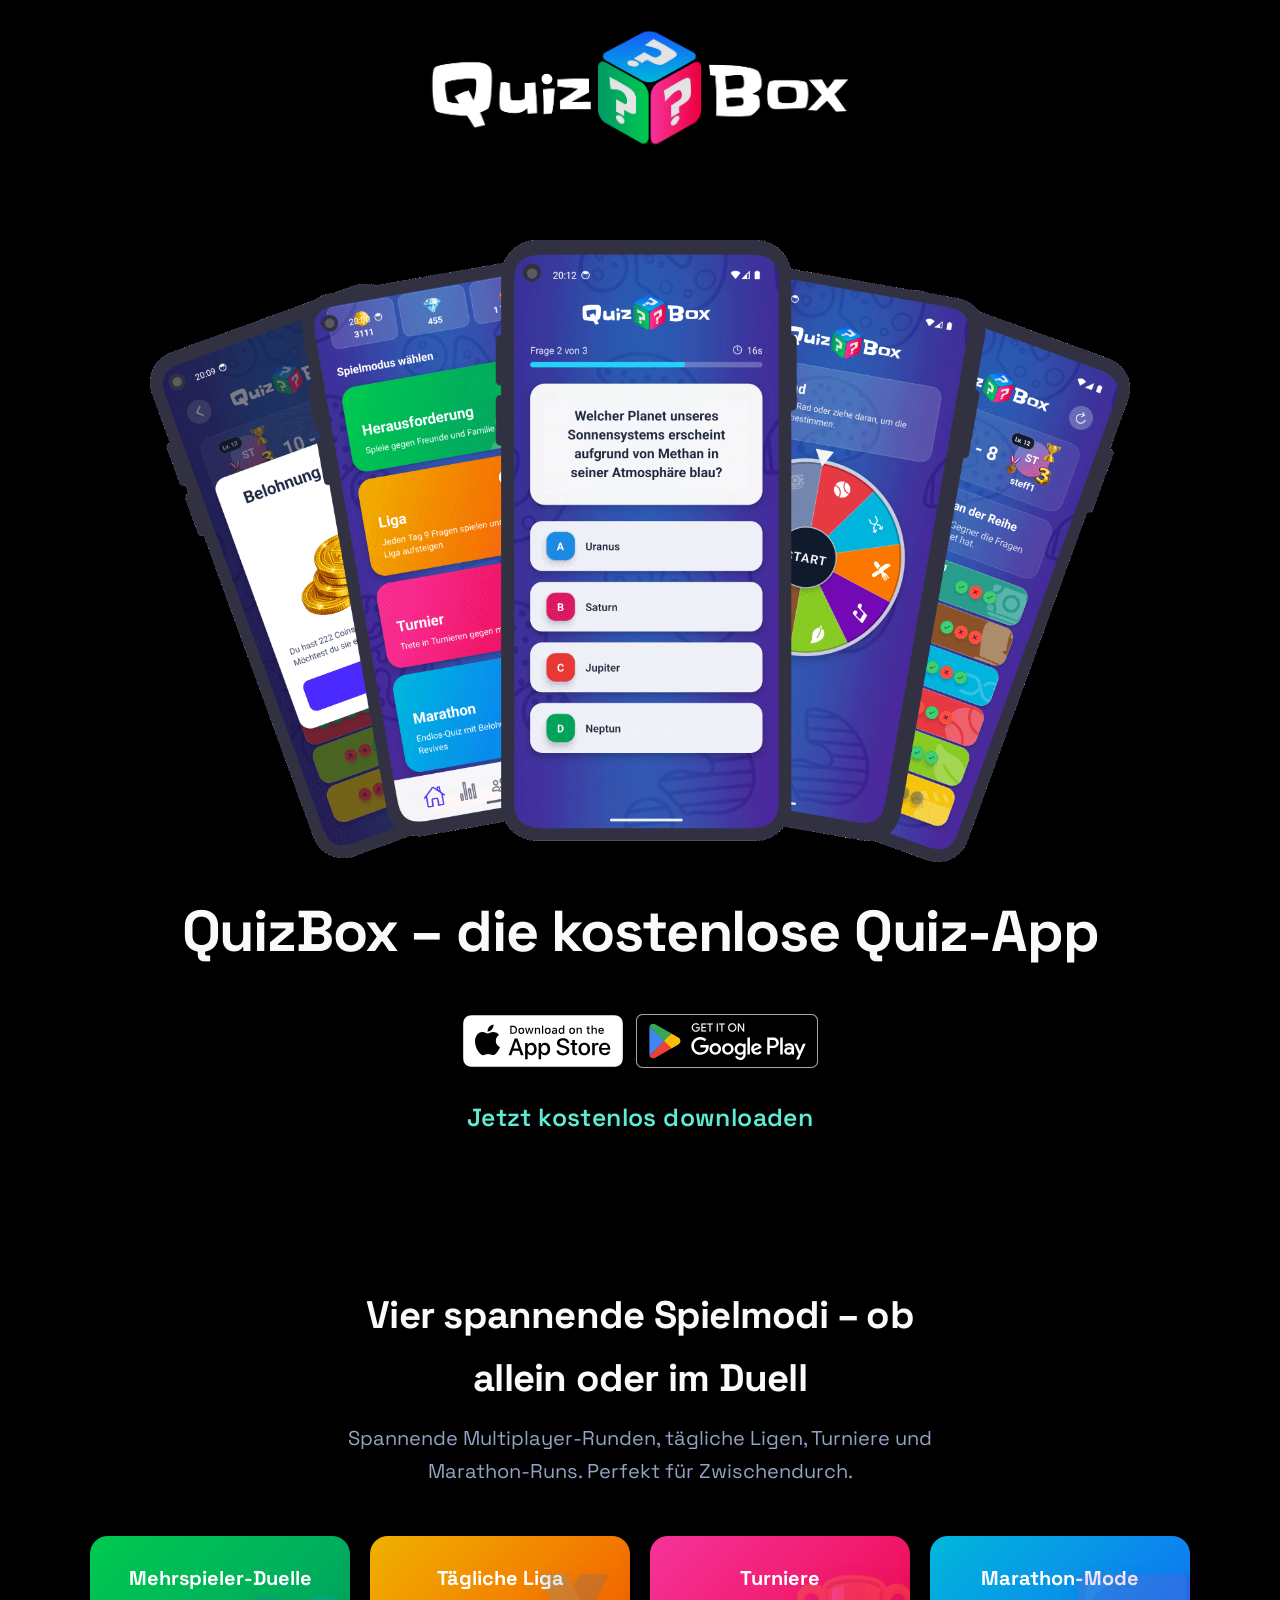
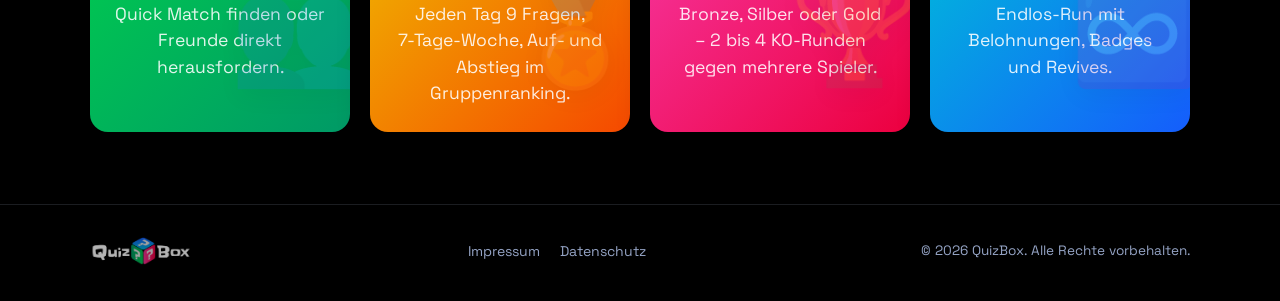
==== commit b7156a13: "v3" ====
--- a/index.html
+++ b/index.html
@@ -29,12 +29,6 @@
             class="brand-logo"
           />
         </a>
-        <nav class="nav" aria-label="Hauptnavigation">
-          <a href="#features">Features</a>
-          <a href="#modes">Spielmodi</a>
-          <a href="#how">So funktioniert's</a>
-          <a href="#download" class="nav-cta">Download</a>
-        </nav>
       </div>
     </header>
 
@@ -43,26 +37,26 @@
       <section class="hero" aria-labelledby="hero-headline">
         <div class="container hero-grid">
           <div class="hero-copy">
-            <span class="eyebrow">Kostenlos spielen</span>
-            <h1 id="hero-headline">QuizBox –<br />das mobile Quiz‑Duell</h1>
-            <p class="hero-sub">
-              Schnelle Multiplayer‑Runden, tägliche Ligen, Turniere und
-              Marathon‑Runs. Perfekt für die kurze Pause oder den langen Abend.
-            </p>
-            <div class="hero-actions">
-              <a class="btn btn-primary" href="#download">Kostenlos starten</a>
-              <a class="btn btn-ghost" href="#modes">Gameplay ansehen</a>
-            </div>
+            <h1 id="hero-headline">QuizBox – die kostenlose Quiz‑App</h1>
             <div class="store-row">
-              <a class="store-btn" href="#download">
-                <span class="store-icon">&#63743;</span>
-                <span><small>Laden im</small> App Store</span>
+              <a class="store-badge" href="#download" aria-label="Im App Store">
+                <img
+                  src="assets/Download_on_the_App_Store_Badge_US-UK_RGB_wht_092917.svg"
+                  alt="Download on the App Store"
+                />
               </a>
-              <a class="store-btn" href="#download">
-                <span class="store-icon store-icon-gp">&#9654;</span>
-                <span><small>Jetzt bei</small> Google Play</span>
+              <a
+                class="store-badge"
+                href="#download"
+                aria-label="Bei Google Play"
+              >
+                <img
+                  src="assets/GetItOnGooglePlay_Badge_Web_color_English.svg"
+                  alt="Get it on Google Play"
+                />
               </a>
             </div>
+            <p class="hero-tagline">Jetzt kostenlos downloaden</p>
           </div>
           <div class="hero-media" aria-hidden="true">
             <img src="assets/hero.png" alt="QuizBox – Gameplay-Vorschau" />
@@ -74,256 +68,41 @@
       <section class="section" id="features" aria-labelledby="features-heading">
         <div class="container">
           <div class="section-header">
-            <span class="tag">Features</span>
             <h2 id="features-heading">
-              Alles drin, was ein gutes Quiz braucht
+              Vier spannende Spielmodi – ob allein oder im Duell
             </h2>
             <p>
-              Fünf Spielmodi, täglich neue Herausforderungen und echte
-              Konkurrenz – ob allein oder im Duell.
+              Spannende Multiplayer‑Runden, tägliche Ligen, Turniere und
+              Marathon‑Runs. Perfekt für Zwischendurch.
             </p>
           </div>
           <ul class="benefits-grid" role="list">
-            <li class="benefit-card">
-              <span class="card-icon">⚔️</span>
+            <li class="benefit-card mode-green" data-icon="👥">
               <h3>Mehrspieler‑Duelle</h3>
               <p>Quick Match finden oder Freunde direkt herausfordern.</p>
             </li>
-            <li class="benefit-card">
-              <span class="card-icon">🏆</span>
+            <li class="benefit-card mode-orange" data-icon="🏅">
               <h3>Tägliche Liga</h3>
               <p>
                 Jeden Tag 9 Fragen, 7‑Tage‑Woche, Auf‑ und Abstieg im
                 Gruppenranking.
               </p>
             </li>
-            <li class="benefit-card">
-              <span class="card-icon">🥇</span>
+            <li class="benefit-card mode-pink" data-icon="🏆">
               <h3>Turniere</h3>
               <p>
                 Bronze, Silber oder Gold – 2 bis 4 KO‑Runden gegen mehrere
                 Spieler.
               </p>
             </li>
-            <li class="benefit-card">
-              <span class="card-icon">🔁</span>
+            <li class="benefit-card mode-blue" data-icon="♾️">
               <h3>Marathon‑Mode</h3>
               <p>Endlos‑Run mit Belohnungen, Badges und Revives.</p>
-            </li>
-            <li class="benefit-card">
-              <span class="card-icon">📊</span>
-              <h3>Statistiken & Ranglisten</h3>
-              <p>Ergebnisse, Punkte und Fortschritt auf einen Blick.</p>
             </li>
           </ul>
         </div>
       </section>
 
-      <!-- ─── SPIELMODI ────────────────────────────────────── -->
-      <section
-        class="section section-alt"
-        id="modes"
-        aria-labelledby="modes-heading"
-      >
-        <div class="container">
-          <div class="section-header">
-            <span class="tag">Spielmodi</span>
-            <h2 id="modes-heading">Wähle deinen Modus</h2>
-            <p>
-              Von schnellen Duellen bis zum Endlos‑Run – für jeden Moment der
-              richtige Modus.
-            </p>
-          </div>
-          <div class="modes-grid">
-            <article class="mode-card">
-              <header class="mode-card-header">
-                <span class="mode-icon">⚡</span>
-                <h3>Quick Match</h3>
-              </header>
-              <p>
-                6 Runden, 3 Fragen pro Runde (18 gesamt) gegen zufällige Gegner.
-              </p>
-              <ul class="mode-tags">
-                <li>18 Fragen</li>
-                <li>Zufallsgegner</li>
-                <li>Schnell</li>
-              </ul>
-            </article>
-            <article class="mode-card">
-              <header class="mode-card-header">
-                <span class="mode-icon">👥</span>
-                <h3>Freunde</h3>
-              </header>
-              <p>
-                Duelle gegen Freunde mit gleicher Rundenstruktur wie Quick
-                Match.
-              </p>
-              <ul class="mode-tags">
-                <li>18 Fragen</li>
-                <li>Freunde einladen</li>
-              </ul>
-            </article>
-            <article class="mode-card">
-              <header class="mode-card-header">
-                <span class="mode-icon">🥊</span>
-                <h3>Turnier</h3>
-              </header>
-              <p>Mehrspieler‑Wettbewerb mit 2–4 Runden je nach Turnierlevel.</p>
-              <ul class="mode-tags">
-                <li>Bronze – Gold</li>
-                <li>KO‑System</li>
-                <li>Mehrere Spieler</li>
-              </ul>
-            </article>
-            <article class="mode-card mode-card-accent">
-              <header class="mode-card-header">
-                <span class="mode-icon">📅</span>
-                <h3>Liga</h3>
-              </header>
-              <p>Tägliche Runs mit Gruppenplatz und Wochen‑Ranking.</p>
-              <ul class="mode-tags">
-                <li>9 Fragen täglich</li>
-                <li>7 Tage</li>
-                <li>Auf‑ & Abstieg</li>
-              </ul>
-            </article>
-            <article class="mode-card mode-card-accent">
-              <header class="mode-card-header">
-                <span class="mode-icon">♾️</span>
-                <h3>Marathon</h3>
-              </header>
-              <p>Endlos‑Quiz mit Lives, Revives und Badge‑Fortschritt.</p>
-              <ul class="mode-tags">
-                <li>Endlos</li>
-                <li>Badges</li>
-                <li>Revives</li>
-              </ul>
-            </article>
-          </div>
-        </div>
-      </section>
-
-      <!-- ─── SO FUNKTIONIERT'S ─────────────────────────────────── -->
-      <section class="section" id="how" aria-labelledby="how-heading">
-        <div class="container how-layout">
-          <div class="section-header section-header-left">
-            <span class="tag">Einstieg</span>
-            <h2 id="how-heading">In drei Schritten<br />ins nächste Duell</h2>
-            <p>
-              Kein Einrichten, kein Warten. Einfach App öffnen und losspielen.
-            </p>
-          </div>
-          <ol class="steps-list" role="list">
-            <li class="step">
-              <span class="step-number" aria-hidden="true">1</span>
-              <div class="step-body">
-                <h3>Modus wählen</h3>
-                <p>
-                  Duell, Liga, Turnier oder Marathon – such dir aus, worauf du
-                  Lust hast.
-                </p>
-              </div>
-            </li>
-            <li class="step">
-              <span class="step-number" aria-hidden="true">2</span>
-              <div class="step-body">
-                <h3>Run starten</h3>
-                <p>
-                  Schnell rein, keine lange Vorbereitung. Gegner wird
-                  automatisch gefunden.
-                </p>
-              </div>
-            </li>
-            <li class="step">
-              <span class="step-number" aria-hidden="true">3</span>
-              <div class="step-body">
-                <h3>Fragen beantworten</h3>
-                <p>
-                  Punkte sammeln, Ranking klettern und den nächsten Run starten.
-                </p>
-              </div>
-            </li>
-          </ol>
-        </div>
-      </section>
-
-      <!-- ─── FEATURE-DETAILS ────────────────────────────────── -->
-
-      <section
-        class="section section-alt"
-        id="details"
-        aria-labelledby="details-heading"
-      >
-        <div class="container">
-          <div class="section-header">
-            <span class="tag">Details</span>
-            <h2 id="details-heading">Mehr unter der Haube</h2>
-            <p>
-              Features, die das Spiel taktisch und langfristig spannend halten.
-            </p>
-          </div>
-          <div class="details-grid">
-            <div class="detail-card">
-              <span class="detail-icon">⏱️</span>
-              <div>
-                <h3>Zeitbasierte Fragen</h3>
-                <p>
-                  Schnelle Entscheidungen, klare Punktevergabe – kein ewiges
-                  Grübeln.
-                </p>
-              </div>
-            </div>
-            <div class="detail-card">
-              <span class="detail-icon">🎖️</span>
-              <div>
-                <h3>Badges & Belohnungen</h3>
-                <p>
-                  Marathon‑Badges und regelmäßige Rewards für anhaltenden
-                  Fortschritt.
-                </p>
-              </div>
-            </div>
-            <div class="detail-card">
-              <span class="detail-icon">🃏</span>
-              <div>
-                <h3>Joker & Extras</h3>
-                <p>
-                  Joker‑Mechaniken für Liga und Marathon – taktisch einsetzbar,
-                  wenn's drauf ankommt.
-                </p>
-              </div>
-            </div>
-          </div>
-        </div>
-      </section>
-
-      <!-- ─── DOWNLOAD CTA ──────────────────────────────────── -->
-      <section
-        class="section cta-section"
-        id="download"
-        aria-labelledby="cta-heading"
-      >
-        <div class="container cta-inner">
-          <div class="cta-copy">
-            <h2 id="cta-heading">Bereit für dein erstes Duell?</h2>
-            <p>
-              QuizBox ist kostenlos auf iOS und Android. Starte jetzt und
-              beweise, wer das bessere Allgemeinwissen hat.
-            </p>
-            <div class="store-row store-row-large">
-              <a class="store-btn store-btn-solid" href="#">
-                <span class="store-icon">&#63743;</span>
-                <span><small>Laden im</small> App Store</span>
-              </a>
-              <a class="store-btn store-btn-solid" href="#">
-                <span class="store-icon store-icon-gp">&#9654;</span>
-                <span><small>Jetzt bei</small> Google Play</span>
-              </a>
-            </div>
-          </div>
-          <div class="cta-glow" aria-hidden="true"></div>
-        </div>
-      </section>
     </main>
 
     <!-- ─── FOOTER ───────────────────────────────────────── -->
--- a/style.css
+++ b/style.css
@@ -34,18 +34,7 @@
 
 body {
   font-family: "Space Grotesk", "Segoe UI", sans-serif;
-  background: var(--bg);
-  background-image:
-    radial-gradient(
-      ellipse 80% 50% at 50% -10%,
-      rgba(94, 234, 212, 0.11) 0%,
-      transparent 60%
-    ),
-    radial-gradient(
-      ellipse 60% 40% at 80% 80%,
-      rgba(245, 158, 11, 0.07) 0%,
-      transparent 50%
-    );
+  background: #000;
   color: var(--text);
   line-height: 1.65;
   -webkit-font-smoothing: antialiased;
@@ -74,21 +63,19 @@
 
 /* ─── Header ─────────────────────────────────────────────── */
 .site-header {
-  position: sticky;
-  top: 0;
-  z-index: 100;
-  background: rgba(11, 15, 26, 0.85);
-  border-bottom: 1px solid var(--border);
-  backdrop-filter: blur(14px);
-  -webkit-backdrop-filter: blur(14px);
+  position: static;
+  background: transparent;
+  border-bottom: none;
 }
 
 .header-inner {
   display: flex;
-  align-items: center;
-  justify-content: space-between;
-  gap: 20px;
-  padding-block: 16px;
+  flex-direction: column;
+  align-items: center;
+  justify-content: center;
+  gap: 18px;
+  padding-block: 28px 12px;
+  text-align: center;
 }
 
 .brand {
@@ -98,8 +85,18 @@
 }
 
 .brand-logo {
-  height: 38px;
+  height: 120px;
   width: auto;
+}
+
+.hero-tagline {
+  color: var(--accent);
+  font-size: 1.55rem;
+  font-weight: 600;
+  letter-spacing: 0.4px;
+  margin-top: 16px;
+  margin-bottom: 12px;
+  text-align: center;
 }
 
 .nav {
@@ -107,6 +104,7 @@
   align-items: center;
   gap: 6px;
   flex-wrap: wrap;
+  justify-content: center;
 }
 
 .nav a {
@@ -149,15 +147,15 @@
 
 .tag {
   display: inline-block;
-  font-size: 0.7rem;
-  font-weight: 700;
-  text-transform: uppercase;
-  letter-spacing: 1.5px;
+  font-size: 1.35rem;
+  font-weight: 600;
+  text-transform: none;
+  letter-spacing: 0.4px;
   color: var(--accent);
-  background: rgba(94, 234, 212, 0.1);
-  border: 1px solid rgba(94, 234, 212, 0.25);
-  padding: 4px 12px;
-  border-radius: 999px;
+  background: transparent;
+  border: none;
+  padding: 0;
+  border-radius: 0;
   margin-bottom: 14px;
 }
 
@@ -210,6 +208,26 @@
   display: flex;
   gap: 12px;
   flex-wrap: wrap;
+  justify-content: center;
+  margin-top: 50px;
+  margin-bottom: 30px;
+}
+
+.store-badge {
+  display: inline-flex;
+  align-items: center;
+  justify-content: center;
+  transition: transform 0.15s ease;
+}
+
+.store-badge:hover {
+  transform: translateY(-2px);
+}
+
+.store-badge img {
+  height: 54px;
+  width: auto;
+  display: block;
 }
 
 .store-btn {
@@ -280,8 +298,8 @@
 
 .hero-grid {
   display: grid;
-  grid-template-columns: 1fr 1fr;
-  gap: 48px;
+  grid-template-columns: 1fr;
+  gap: 36px;
   align-items: center;
 }
 
@@ -290,6 +308,7 @@
   line-height: 1.15;
   margin-bottom: 18px;
   letter-spacing: -0.02em;
+  text-align: center;
 }
 
 .hero-sub {
@@ -297,6 +316,8 @@
   font-size: 1.1rem;
   max-width: 520px;
   margin-bottom: 28px;
+  margin-inline: auto;
+  text-align: center;
 }
 
 .hero-actions {
@@ -304,20 +325,23 @@
   gap: 14px;
   flex-wrap: wrap;
   margin-bottom: 24px;
+  justify-content: center;
 }
 
 .hero-media {
-  background: linear-gradient(
-    135deg,
-    rgba(94, 234, 212, 0.08),
-    rgba(245, 158, 11, 0.1)
-  );
-  border-radius: 28px;
-  padding: 20px;
-  border: 1px solid rgba(94, 234, 212, 0.18);
-  box-shadow:
-    var(--shadow),
-    0 0 60px rgba(94, 234, 212, 0.07);
+  background: transparent;
+  border-radius: 0;
+  padding: 0;
+  border: none;
+  box-shadow: none;
+  max-width: 980px;
+  margin-inline: auto;
+  order: -1;
+}
+
+.hero-media img {
+  width: 100%;
+  height: auto;
 }
 
 /* ─── Sections ───────────────────────────────────────────── */
@@ -344,6 +368,7 @@
 
 .section-header p {
   color: var(--muted);
+  font-size: 1.25rem;
 }
 
 .section-header-left {
@@ -363,6 +388,8 @@
   border: 1px solid var(--border);
   border-radius: var(--radius);
   padding: 26px 22px;
+  position: relative;
+  overflow: hidden;
   transition:
     border-color 0.2s,
     transform 0.2s,
@@ -379,18 +406,76 @@
   font-size: 1.8rem;
   display: block;
   margin-bottom: 12px;
+  width: 100%;
+  text-align: center;
 }
 
 .benefit-card h3 {
-  font-size: 1rem;
+  font-size: 1.25rem;
   font-weight: 700;
   margin-bottom: 6px;
+  text-align: center;
 }
 
 .benefit-card p {
   color: var(--muted);
-  font-size: 0.9rem;
+  font-size: 1.1rem;
   line-height: 1.5;
+  text-align: center;
+}
+
+/* ─── Mode Gradients (App-Farben) ───────────────────────── */
+.benefit-card.mode-green,
+.benefit-card.mode-orange,
+.benefit-card.mode-pink,
+.benefit-card.mode-blue {
+  border: none;
+  color: #fff;
+  box-shadow: 0 14px 30px rgba(0, 0, 0, 0.35);
+}
+
+.benefit-card.mode-green h3,
+.benefit-card.mode-orange h3,
+.benefit-card.mode-pink h3,
+.benefit-card.mode-blue h3 {
+  color: #fff;
+}
+
+.benefit-card.mode-green p,
+.benefit-card.mode-orange p,
+.benefit-card.mode-pink p,
+.benefit-card.mode-blue p {
+  color: rgba(255, 255, 255, 0.88);
+}
+
+.benefit-card.mode-green::after,
+.benefit-card.mode-orange::after,
+.benefit-card.mode-pink::after,
+.benefit-card.mode-blue::after {
+  content: attr(data-icon);
+  position: absolute;
+  top: 10px;
+  right: -10px;
+  font-size: 6.5rem;
+  opacity: 0.18;
+  filter: drop-shadow(0 6px 14px rgba(0, 0, 0, 0.25));
+  pointer-events: none;
+}
+
+.benefit-card.mode-green {
+  background: linear-gradient(135deg, #00c950 0%, #009966 100%);
+}
+
+.benefit-card.mode-orange {
+  background: linear-gradient(135deg, #f0b100 0%, #f54900 100%);
+}
+
+.benefit-card.mode-pink {
+  background: linear-gradient(135deg, #f6339a 0%, #ec003f 100%);
+}
+
+.benefit-card.mode-blue {
+  background: linear-gradient(135deg, #00b8db 0%, #155dfc 100%);
 }
 
 /* ─── Modes Grid ─────────────────────────────────────────── */
@@ -676,13 +761,9 @@
 
 /* ─── Responsive ─────────────────────────────────────────── */
 @media (max-width: 900px) {
-  .hero-grid {
-    grid-template-columns: 1fr;
-  }
-
   .hero-media {
     order: -1;
-    max-width: 480px;
+    max-width: 100%;
     margin-inline: auto;
   }
 
@@ -697,12 +778,8 @@
 }
 
 @media (max-width: 640px) {
-  .site-header {
-    position: static;
-  }
-
   .brand-logo {
-    height: 30px;
+    height: 80px;
   }
 
   .hero {
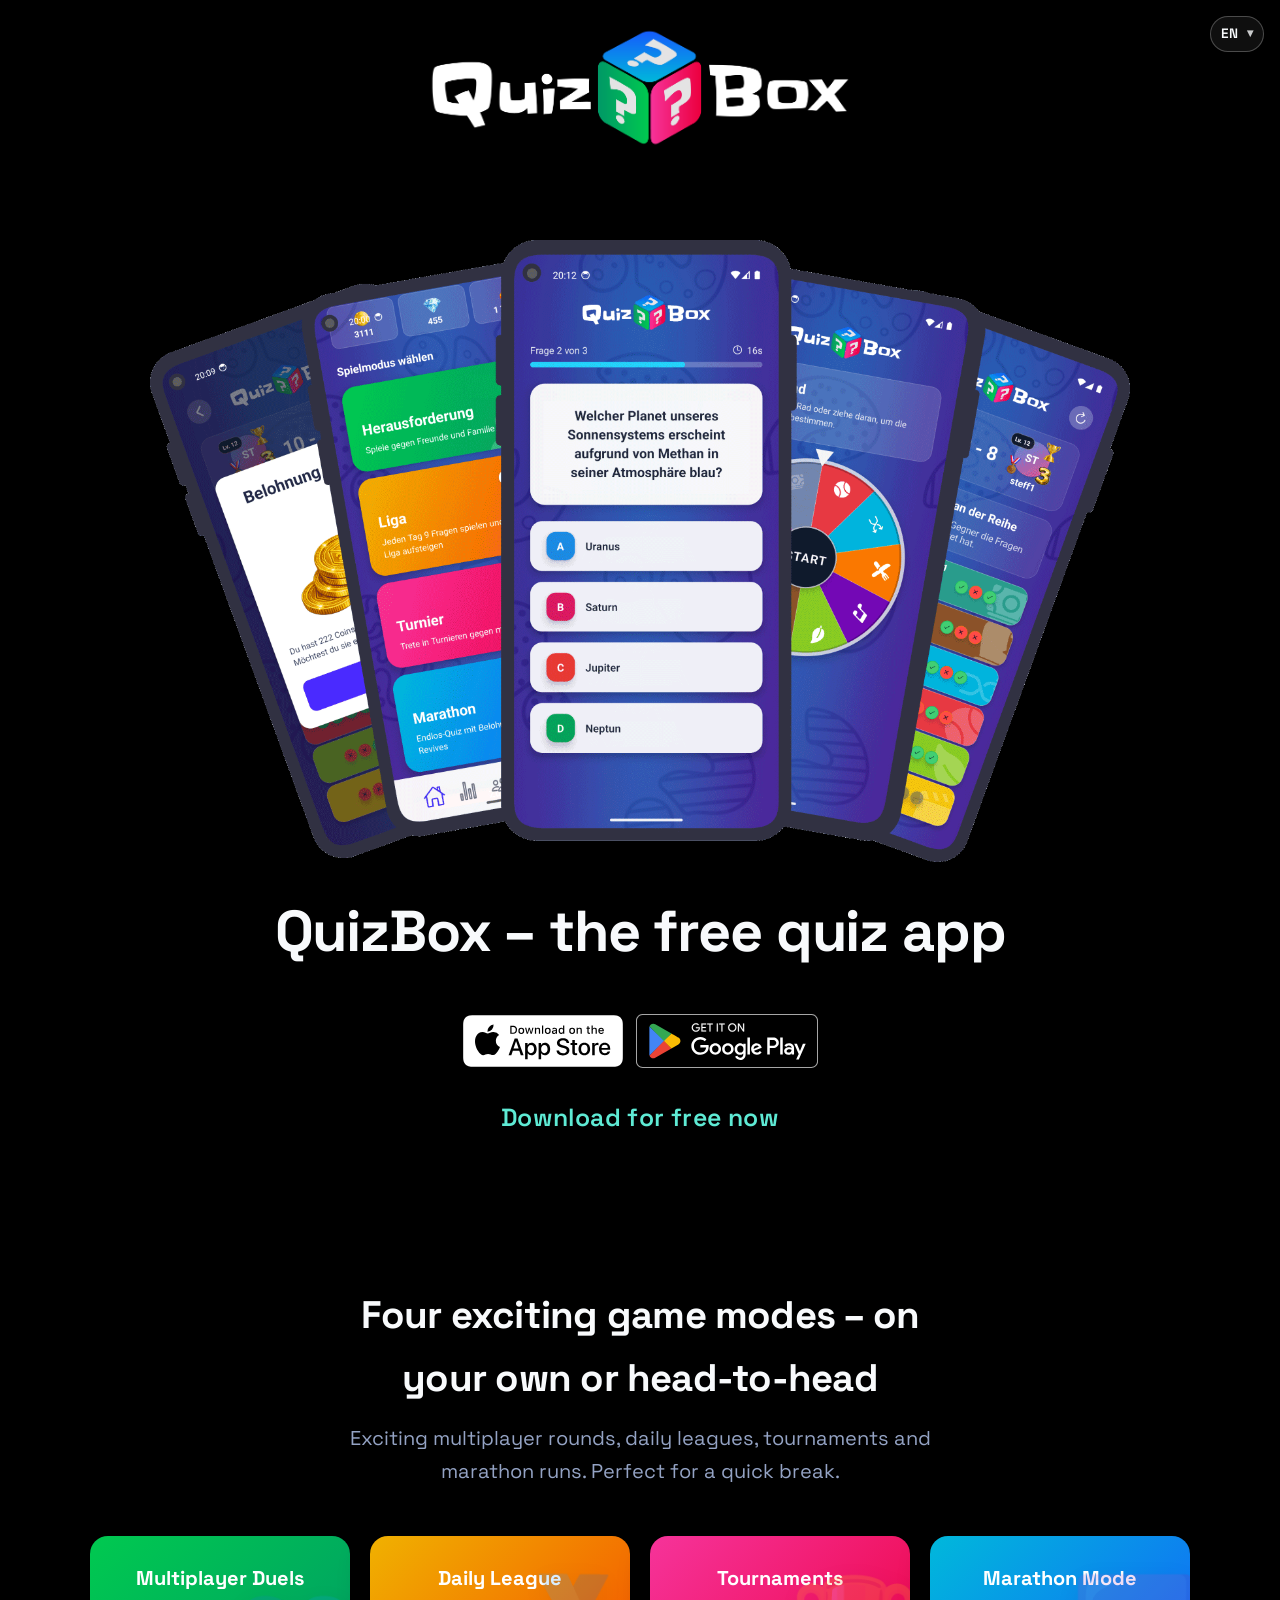
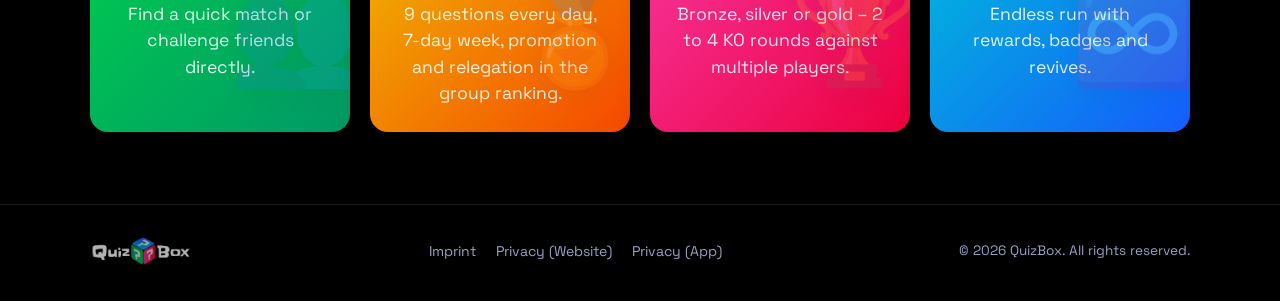
==== commit 4dbba6fc: "v11" ====
--- a/index.html
+++ b/index.html
@@ -1,34 +1,57 @@
 <!doctype html>
-<html lang="de">
+<html lang="en">
   <head>
     <meta charset="utf-8" />
     <meta name="viewport" content="width=device-width, initial-scale=1" />
-    <title>QuizBox – das mobile Quiz‑Duell</title>
+    <title>QuizBox – the free quiz app</title>
     <meta
       name="description"
-      content="Schnelle Multiplayer‑Runden, tägliche Ligen, Turniere und Marathon‑Runs. QuizBox ist perfekt für die kurze Pause oder den langen Abend."
+      content="Exciting multiplayer rounds, daily leagues, tournaments and marathon runs. Perfect for a quick break."
     />
+    <link rel="alternate" hreflang="en" href="index.html" />
+    <link rel="alternate" hreflang="de" href="de/index.html" />
+    <link rel="alternate" hreflang="es" href="es/index.html" />
+    <link rel="alternate" hreflang="x-default" href="index.html" />
     <link rel="icon" type="image/png" href="assets/favicon.png" />
     <link rel="icon" href="assets/favicon.ico" sizes="any" />
-    <link rel="preconnect" href="https://fonts.googleapis.com" />
-    <link rel="preconnect" href="https://fonts.gstatic.com" crossorigin />
-    <link
-      href="https://fonts.googleapis.com/css2?family=Space+Grotesk:wght@400;500;600;700&display=swap"
-      rel="stylesheet"
-    />
+    <link rel="stylesheet" href="fonts.css" />
     <link rel="stylesheet" href="style.css" />
+    <script>
+      (function () {
+        var params = new URLSearchParams(window.location.search);
+        if (params.has("lang")) return;
+        var lang = (navigator.language || "").toLowerCase();
+        if (lang.startsWith("de")) {
+          window.location.replace("de/index.html");
+        } else if (lang.startsWith("es")) {
+          window.location.replace("es/index.html");
+        }
+      })();
+    </script>
   </head>
   <body>
     <!-- ─── HEADER ──────────────────────────────────── -->
     <header class="site-header" id="top">
       <div class="container header-inner">
-        <a class="brand" href="#top" aria-label="QuizBox – Startseite">
+        <a class="brand" href="#top" aria-label="QuizBox – home">
           <img
             src="assets/QuizBoxLogo_lang.png"
             alt="QuizBox"
             class="brand-logo"
           />
         </a>
+        <nav class="lang-switch" aria-label="Language selector">
+          <details class="lang-dropdown">
+            <summary class="lang-current">
+              <span>EN</span>
+            </summary>
+            <div class="lang-menu">
+              <a class="lang-link is-active" href="index.html?lang=en">EN</a>
+              <a class="lang-link" href="de/index.html?lang=de">DE</a>
+              <a class="lang-link" href="es/index.html?lang=es">ES</a>
+            </div>
+          </details>
+        </nav>
       </div>
     </header>
 
@@ -37,9 +60,9 @@
       <section class="hero" aria-labelledby="hero-headline">
         <div class="container hero-grid">
           <div class="hero-copy">
-            <h1 id="hero-headline">QuizBox – die kostenlose Quiz‑App</h1>
+            <h1 id="hero-headline">QuizBox – the free quiz app</h1>
             <div class="store-row">
-              <a class="store-badge" href="#download" aria-label="Im App Store">
+              <a class="store-badge" href="#download" aria-label="App Store">
                 <img
                   src="assets/Download_on_the_App_Store_Badge_US-UK_RGB_wht_092917.svg"
                   alt="Download on the App Store"
@@ -48,7 +71,7 @@
               <a
                 class="store-badge"
                 href="#download"
-                aria-label="Bei Google Play"
+                aria-label="Google Play"
               >
                 <img
                   src="assets/GetItOnGooglePlay_Badge_Web_color_English.svg"
@@ -56,48 +79,48 @@
                 />
               </a>
             </div>
-            <p class="hero-tagline">Jetzt kostenlos downloaden</p>
+            <p class="hero-tagline">Download for free now</p>
           </div>
           <div class="hero-media" aria-hidden="true">
-            <img src="assets/hero.png" alt="QuizBox – Gameplay-Vorschau" />
+            <img src="assets/hero.png" alt="QuizBox gameplay preview" />
           </div>
         </div>
       </section>
 
-      <!-- ─── KURZ-BENEFITS ──────────────────────────────────── -->
+      <!-- ─── FEATURES ──────────────────────────────────── -->
       <section class="section" id="features" aria-labelledby="features-heading">
         <div class="container">
           <div class="section-header">
             <h2 id="features-heading">
-              Vier spannende Spielmodi – ob allein oder im Duell
+              Four exciting game modes – on your own or head‑to‑head
             </h2>
             <p>
-              Spannende Multiplayer‑Runden, tägliche Ligen, Turniere und
-              Marathon‑Runs. Perfekt für Zwischendurch.
+              Exciting multiplayer rounds, daily leagues, tournaments and
+              marathon runs. Perfect for a quick break.
             </p>
           </div>
           <ul class="benefits-grid" role="list">
             <li class="benefit-card mode-green" data-icon="👥">
-              <h3>Mehrspieler‑Duelle</h3>
-              <p>Quick Match finden oder Freunde direkt herausfordern.</p>
+              <h3>Multiplayer Duels</h3>
+              <p>Find a quick match or challenge friends directly.</p>
             </li>
             <li class="benefit-card mode-orange" data-icon="🏅">
-              <h3>Tägliche Liga</h3>
+              <h3>Daily League</h3>
               <p>
-                Jeden Tag 9 Fragen, 7‑Tage‑Woche, Auf‑ und Abstieg im
-                Gruppenranking.
+                9 questions every day, 7‑day week, promotion and relegation in
+                the group ranking.
               </p>
             </li>
             <li class="benefit-card mode-pink" data-icon="🏆">
-              <h3>Turniere</h3>
+              <h3>Tournaments</h3>
               <p>
-                Bronze, Silber oder Gold – 2 bis 4 KO‑Runden gegen mehrere
-                Spieler.
+                Bronze, silver or gold – 2 to 4 KO rounds against multiple
+                players.
               </p>
             </li>
             <li class="benefit-card mode-blue" data-icon="♾️">
-              <h3>Marathon‑Mode</h3>
-              <p>Endlos‑Run mit Belohnungen, Badges und Revives.</p>
+              <h3>Marathon Mode</h3>
+              <p>Endless run with rewards, badges and revives.</p>
             </li>
           </ul>
         </div>
@@ -108,18 +131,19 @@
     <!-- ─── FOOTER ───────────────────────────────────────── -->
     <footer class="site-footer">
       <div class="container footer-inner">
-        <a class="brand" href="#top" aria-label="QuizBox – nach oben">
+        <a class="brand" href="#top" aria-label="QuizBox – back to top">
           <img
             src="assets/QuizBoxLogo_lang.png"
             alt="QuizBox"
             class="brand-logo brand-logo-footer"
           />
         </a>
-        <nav class="footer-nav" aria-label="Footer-Navigation">
-          <a href="impressum.html">Impressum</a>
-          <a href="privacy.html">Datenschutz</a>
+        <nav class="footer-nav" aria-label="Footer navigation">
+          <a href="impressum.html">Imprint</a>
+          <a href="privacy.html">Privacy (Website)</a>
+          <a href="privacy-app.html">Privacy (App)</a>
         </nav>
-        <p class="footer-note">© 2026 QuizBox. Alle Rechte vorbehalten.</p>
+        <p class="footer-note">© 2026 QuizBox. All rights reserved.</p>
       </div>
     </footer>
   </body>
--- a/fonts.css
+++ b/fonts.css
@@ -0,0 +1,28 @@
+@font-face {
+  font-family: 'Space Grotesk';
+  font-style: normal;
+  font-weight: 400;
+  font-display: swap;
+  src: url(assets/fonts/space-grotesk-1.ttf) format('truetype');
+}
+@font-face {
+  font-family: 'Space Grotesk';
+  font-style: normal;
+  font-weight: 500;
+  font-display: swap;
+  src: url(assets/fonts/space-grotesk-2.ttf) format('truetype');
+}
+@font-face {
+  font-family: 'Space Grotesk';
+  font-style: normal;
+  font-weight: 600;
+  font-display: swap;
+  src: url(assets/fonts/space-grotesk-3.ttf) format('truetype');
+}
+@font-face {
+  font-family: 'Space Grotesk';
+  font-style: normal;
+  font-weight: 700;
+  font-display: swap;
+  src: url(assets/fonts/space-grotesk-4.ttf) format('truetype');
+}
--- a/style.css
+++ b/style.css
@@ -63,7 +63,7 @@
 
 /* ─── Header ─────────────────────────────────────────────── */
 .site-header {
-  position: static;
+  position: relative;
   background: transparent;
   border-bottom: none;
 }
@@ -376,10 +376,35 @@
   margin-inline: 0;
 }
 
+/* ─── Legal Pages ───────────────────────────────────────── */
+.legal {
+  padding-block: 64px 80px;
+}
+
+.legal h1 {
+  margin-bottom: 0px;
+}
+
+.legal h2 {
+  margin-top: 36px;
+  margin-bottom: 14px;
+}
+
+.legal p {
+  margin-bottom: 18px;
+}
+
+.legal a.legal-link {
+  color: rgb(84, 84, 197);
+  font-weight: 700;
+  text-decoration: underline;
+  text-underline-offset: 4px;
+}
+
 /* ─── Benefits Grid ──────────────────────────────────────── */
 .benefits-grid {
   display: grid;
-  grid-template-columns: repeat(auto-fit, minmax(200px, 1fr));
+  grid-template-columns: repeat(2, minmax(0, 1fr));
   gap: 20px;
 }
 
@@ -767,6 +792,10 @@
     margin-inline: auto;
   }
 
+  .benefits-grid {
+    grid-template-columns: repeat(2, minmax(0, 1fr));
+  }
+
   .how-layout {
     grid-template-columns: 1fr;
     gap: 32px;
@@ -777,6 +806,12 @@
   }
 }
 
+@media (min-width: 1100px) {
+  .benefits-grid {
+    grid-template-columns: repeat(4, minmax(0, 1fr));
+  }
+}
+
 @media (max-width: 640px) {
   .brand-logo {
     height: 80px;
@@ -791,7 +826,28 @@
   }
 
   .benefits-grid {
-    grid-template-columns: 1fr 1fr;
+    grid-template-columns: 1fr;
+  }
+
+  .benefit-card {
+    padding: 22px 18px 24px;
+  }
+
+  .benefit-card h3 {
+    font-size: 1.15rem;
+  }
+
+  .benefit-card p {
+    font-size: 1rem;
+  }
+
+  .benefit-card.mode-green::after,
+  .benefit-card.mode-orange::after,
+  .benefit-card.mode-pink::after,
+  .benefit-card.mode-blue::after {
+    font-size: 5.2rem;
+    top: 18px;
+    right: -6px;
   }
 
   .modes-grid {
@@ -812,3 +868,82 @@
     align-items: flex-start;
   }
 }
+.lang-switch {
+  position: absolute;
+  top: 16px;
+  right: 16px;
+  z-index: 20;
+}
+
+.lang-dropdown {
+  position: relative;
+}
+
+.lang-current {
+  display: inline-flex;
+  align-items: center;
+  gap: 8px;
+  padding: 6px 10px;
+  border-radius: 999px;
+  font-size: 0.85rem;
+  font-weight: 600;
+  letter-spacing: 0.4px;
+  color: var(--text);
+  border: 1px solid rgba(255, 255, 255, 0.25);
+  background: rgba(255, 255, 255, 0.06);
+  cursor: pointer;
+  list-style: none;
+}
+
+.lang-current::after {
+  content: "▾";
+  font-size: 0.75rem;
+  opacity: 0.8;
+}
+
+.lang-current::-webkit-details-marker {
+  display: none;
+}
+
+.lang-dropdown[open] .lang-current {
+  border-color: rgba(255, 255, 255, 0.5);
+}
+
+.lang-menu {
+  position: absolute;
+  right: 0;
+  margin-top: 8px;
+  padding: 8px;
+  display: flex;
+  flex-direction: column;
+  gap: 6px;
+  min-width: 120px;
+  background: rgba(14, 14, 18, 0.95);
+  border: 1px solid rgba(255, 255, 255, 0.12);
+  border-radius: 12px;
+  box-shadow: 0 12px 28px rgba(0, 0, 0, 0.4);
+  z-index: 5;
+}
+
+.lang-link {
+  padding: 6px 10px;
+  border-radius: 10px;
+  font-size: 0.85rem;
+  font-weight: 600;
+  letter-spacing: 0.4px;
+  color: var(--text);
+  opacity: 0.7;
+  transition:
+    opacity 0.2s,
+    background 0.2s;
+}
+
+.lang-link:hover {
+  opacity: 1;
+  background: rgba(255, 255, 255, 0.08);
+}
+
+.lang-link.is-active {
+  opacity: 1;
+  background: rgba(255, 255, 255, 0.12);
+}
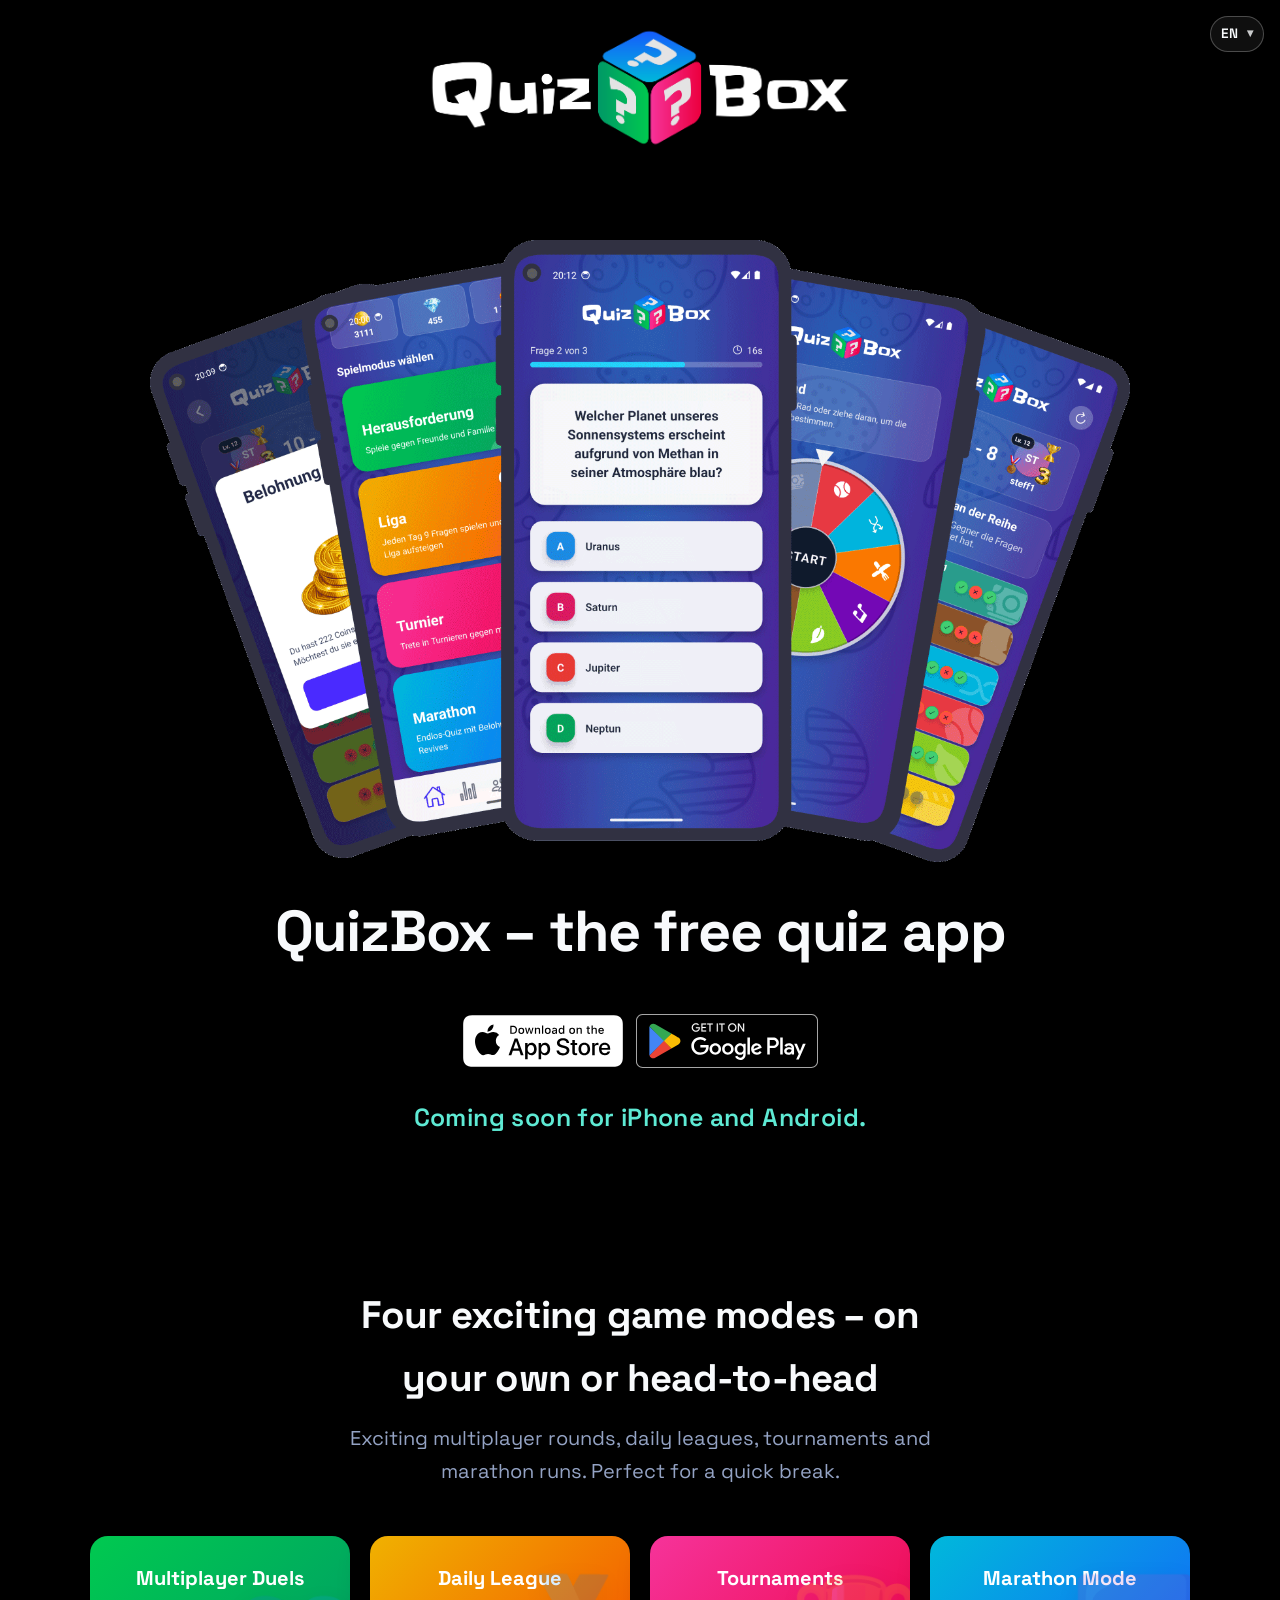
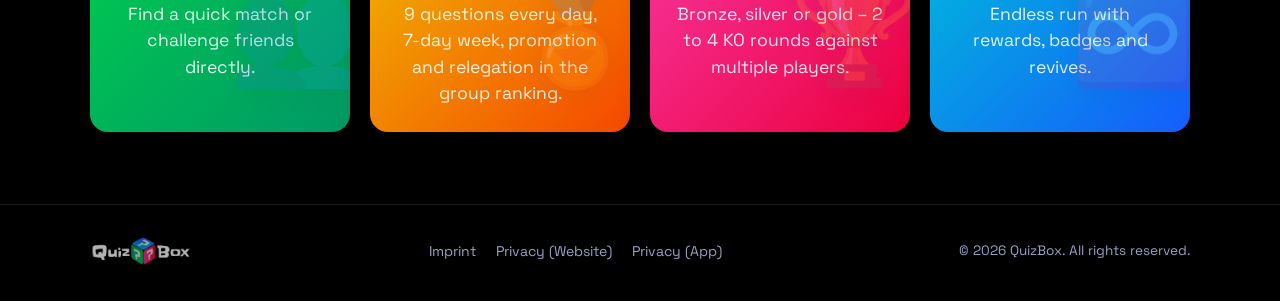
==== commit 202b85c9: "Website fertig" ====
--- a/index.html
+++ b/index.html
@@ -61,7 +61,7 @@
         <div class="container hero-grid">
           <div class="hero-copy">
             <h1 id="hero-headline">QuizBox – the free quiz app</h1>
-            <div class="store-row">
+            <div class="store-row" hidden>
               <a class="store-badge" href="#download" aria-label="App Store">
                 <img
                   src="assets/Download_on_the_App_Store_Badge_US-UK_RGB_wht_092917.svg"
@@ -79,7 +79,8 @@
                 />
               </a>
             </div>
-            <p class="hero-tagline">Download for free now</p>
+            <p class="hero-tagline" hidden>Download for free now</p>
+            <p class="hero-tagline">Coming soon for iPhone and Android.</p>
           </div>
           <div class="hero-media" aria-hidden="true">
             <img src="assets/hero.png" alt="QuizBox gameplay preview" />
--- a/style.css
+++ b/style.css
@@ -391,7 +391,7 @@
 }
 
 .legal p {
-  margin-bottom: 18px;
+  margin-bottom: 0px;
 }
 
 .legal a.legal-link {
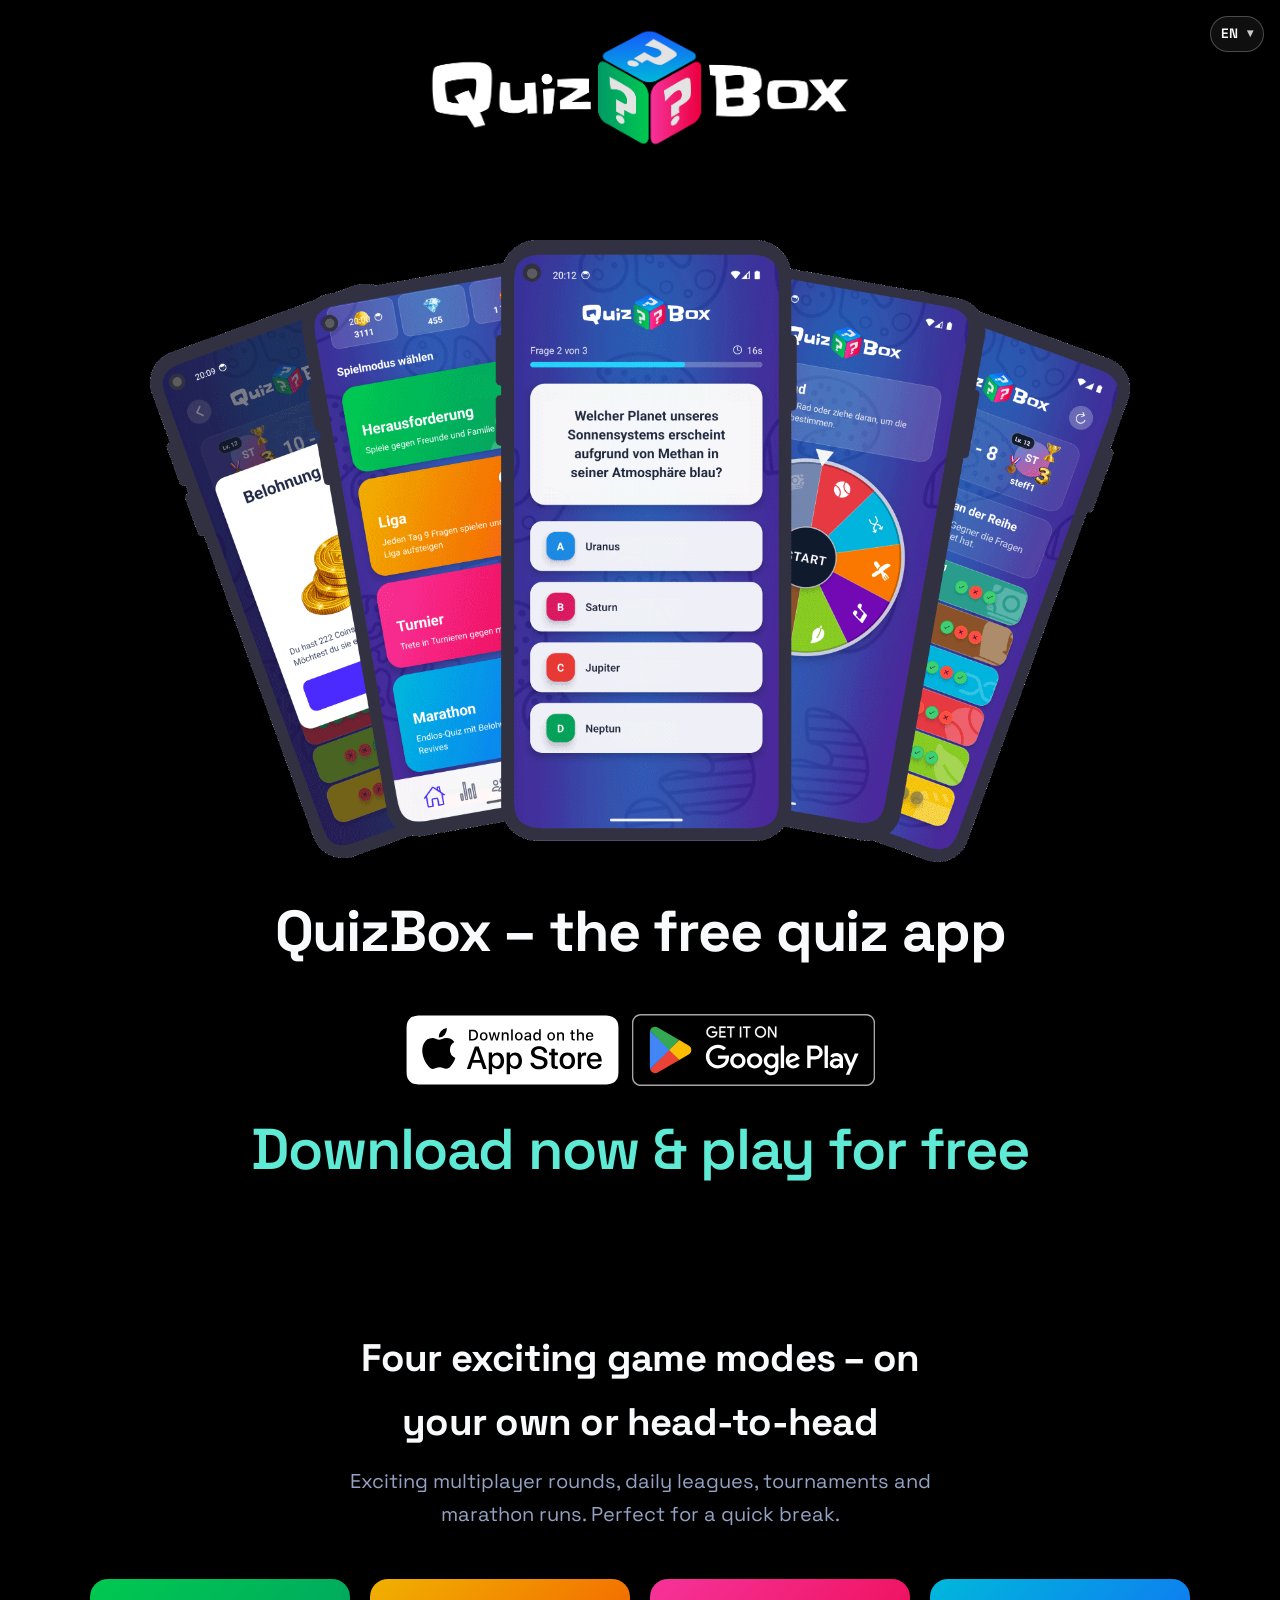
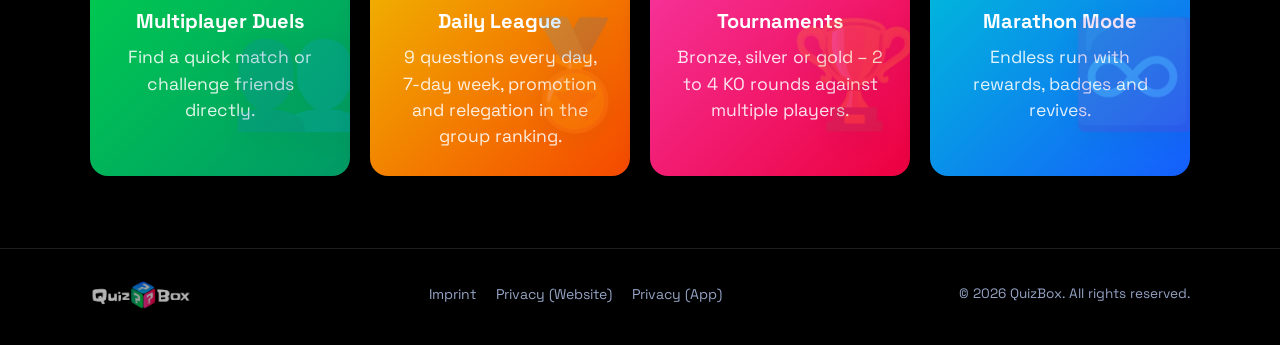
==== commit 890aeee9: "Website Live app" ====
--- a/index.html
+++ b/index.html
@@ -61,8 +61,8 @@
         <div class="container hero-grid">
           <div class="hero-copy">
             <h1 id="hero-headline">QuizBox – the free quiz app</h1>
-            <div class="store-row" hidden>
-              <a class="store-badge" href="#download" aria-label="App Store">
+            <div class="store-row">
+              <a class="store-badge" href="https://apps.apple.com/app/quizbox/id6760142414" aria-label="App Store">
                 <img
                   src="assets/Download_on_the_App_Store_Badge_US-UK_RGB_wht_092917.svg"
                   alt="Download on the App Store"
@@ -70,7 +70,7 @@
               </a>
               <a
                 class="store-badge"
-                href="#download"
+                href="https://play.google.com/store/apps/details?id=com.quizbox.app"
                 aria-label="Google Play"
               >
                 <img
@@ -79,8 +79,7 @@
                 />
               </a>
             </div>
-            <p class="hero-tagline" hidden>Download for free now</p>
-            <p class="hero-tagline">Coming soon for iPhone and Android.</p>
+            <p class="hero-tagline">Download now &amp; play for free</p>
           </div>
           <div class="hero-media" aria-hidden="true">
             <img src="assets/hero.png" alt="QuizBox gameplay preview" />
--- a/style.css
+++ b/style.css
@@ -91,9 +91,10 @@
 
 .hero-tagline {
   color: var(--accent);
-  font-size: 1.55rem;
+  font-size: clamp(2.2rem, 4.5vw, 3.6rem);
   font-weight: 600;
-  letter-spacing: 0.4px;
+  line-height: 1.15;
+  letter-spacing: -0.02em;
   margin-top: 16px;
   margin-bottom: 12px;
   text-align: center;
@@ -230,6 +231,10 @@
   display: block;
 }
 
+.hero .store-badge img {
+  height: 72px;
+}
+
 .store-btn {
   display: inline-flex;
   align-items: center;
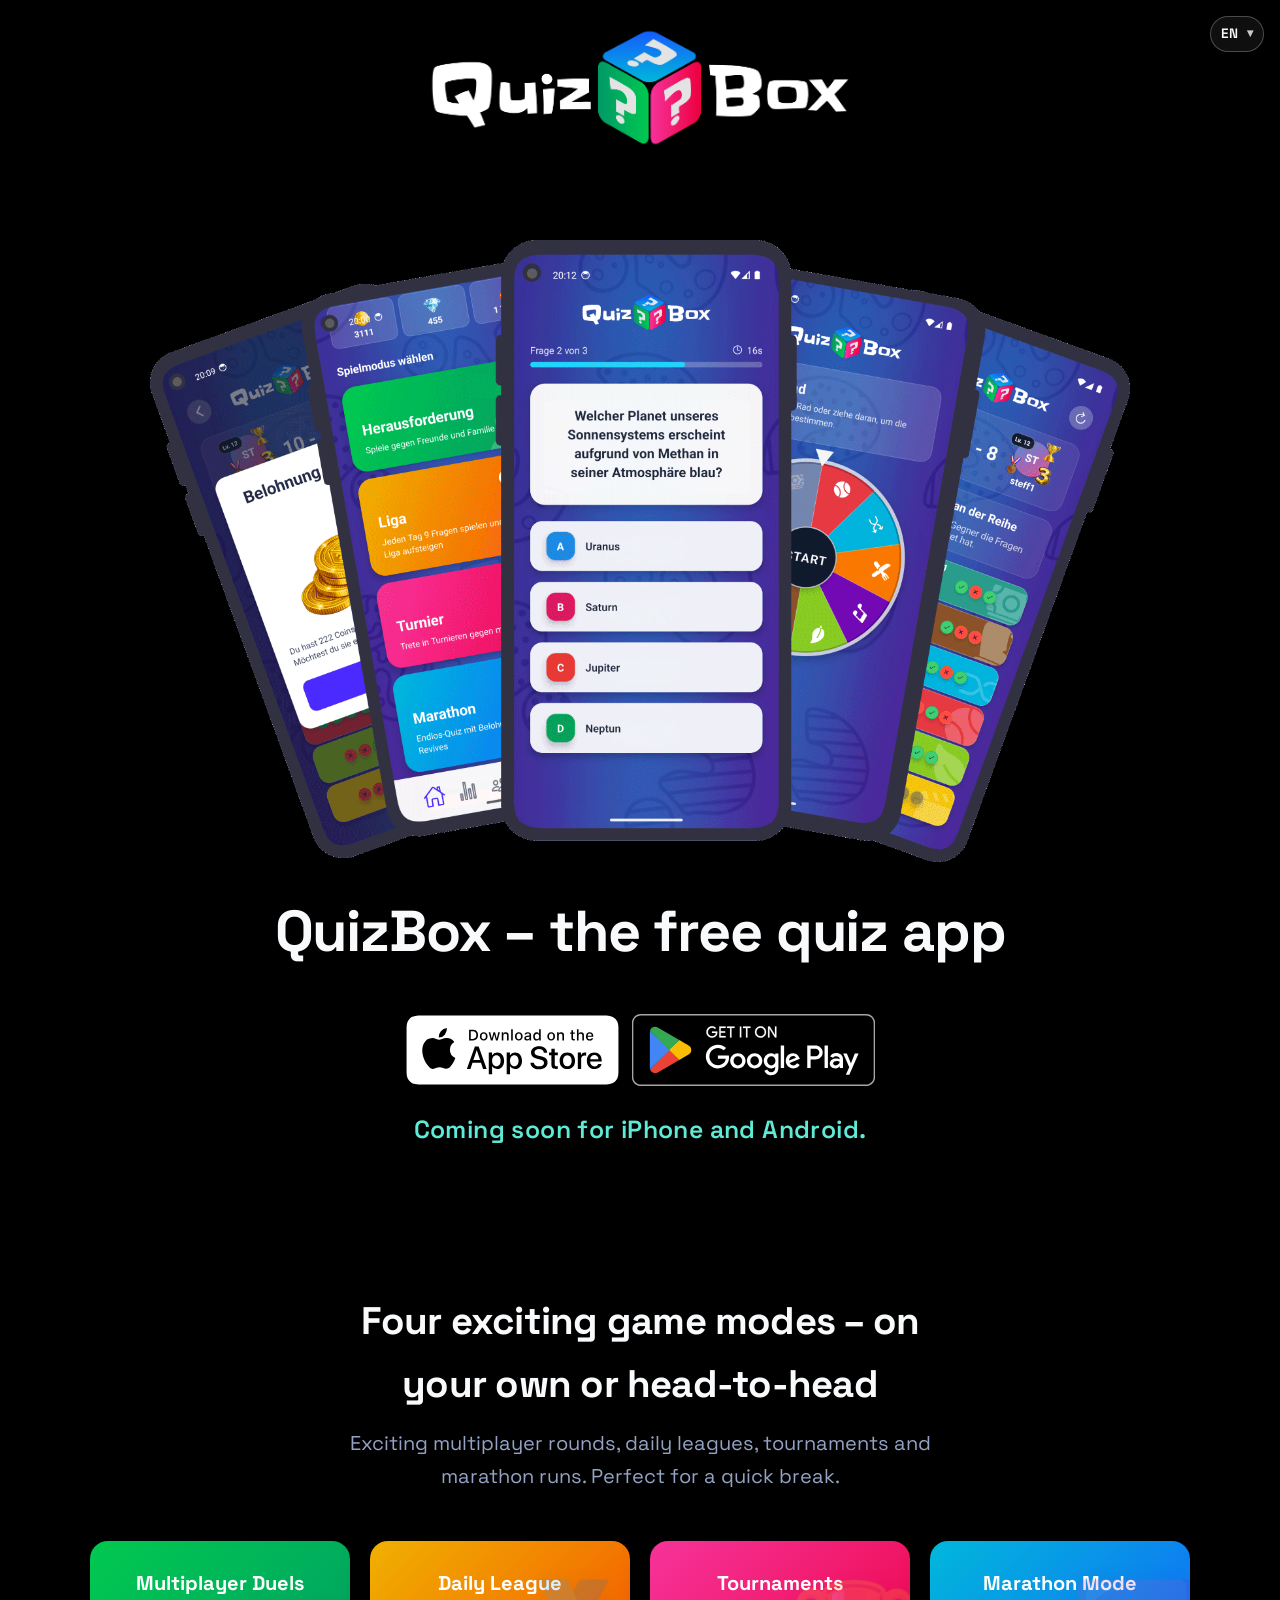
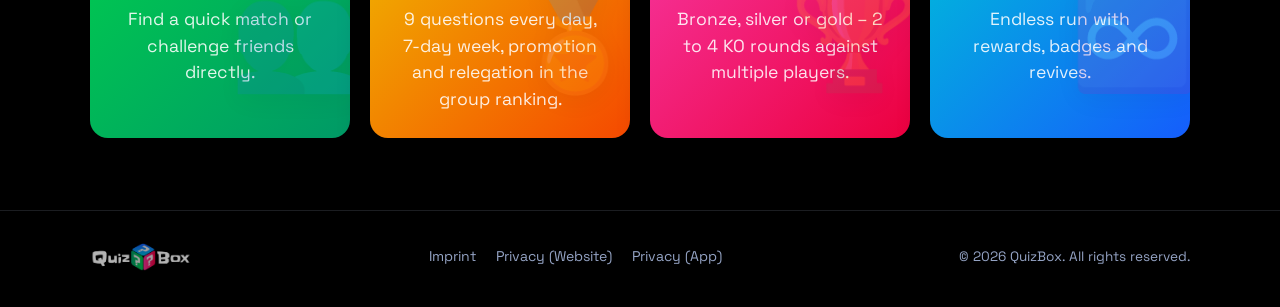
==== commit f9148945: "Website Live app 2" ====
--- a/index.html
+++ b/index.html
@@ -61,8 +61,8 @@
         <div class="container hero-grid">
           <div class="hero-copy">
             <h1 id="hero-headline">QuizBox – the free quiz app</h1>
-            <div class="store-row">
-              <a class="store-badge" href="https://apps.apple.com/app/quizbox/id6760142414" aria-label="App Store">
+            <div class="store-row" hidden>
+              <a class="store-badge" href="#download" aria-label="App Store">
                 <img
                   src="assets/Download_on_the_App_Store_Badge_US-UK_RGB_wht_092917.svg"
                   alt="Download on the App Store"
@@ -70,7 +70,7 @@
               </a>
               <a
                 class="store-badge"
-                href="https://play.google.com/store/apps/details?id=com.quizbox.app"
+                href="#download"
                 aria-label="Google Play"
               >
                 <img
@@ -79,7 +79,7 @@
                 />
               </a>
             </div>
-            <p class="hero-tagline">Download now &amp; play for free</p>
+            <p class="hero-tagline hero-tagline-coming">Coming soon for iPhone and Android.</p>
           </div>
           <div class="hero-media" aria-hidden="true">
             <img src="assets/hero.png" alt="QuizBox gameplay preview" />
--- a/style.css
+++ b/style.css
@@ -100,6 +100,11 @@
   text-align: center;
 }
 
+.hero-tagline-coming {
+  font-size: 1.55rem;
+  letter-spacing: 0.4px;
+}
+
 .nav {
   display: flex;
   align-items: center;
